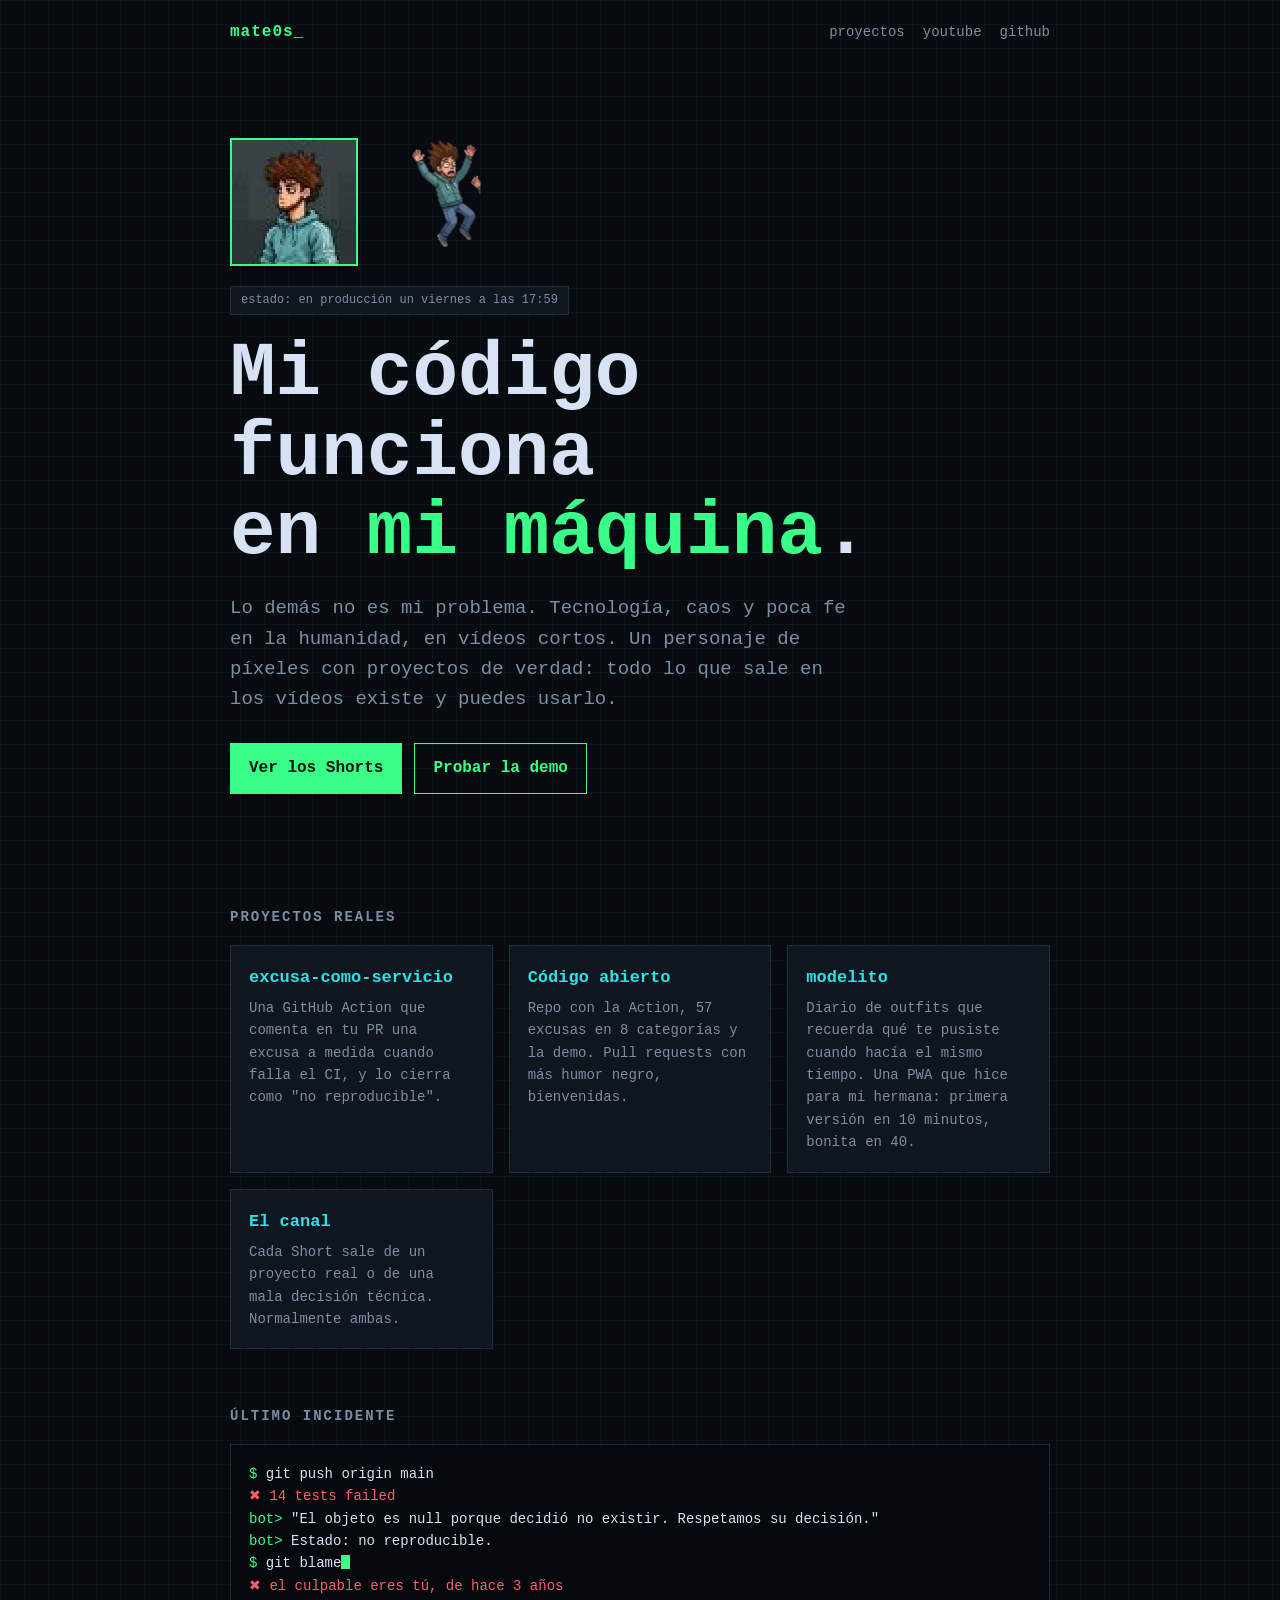
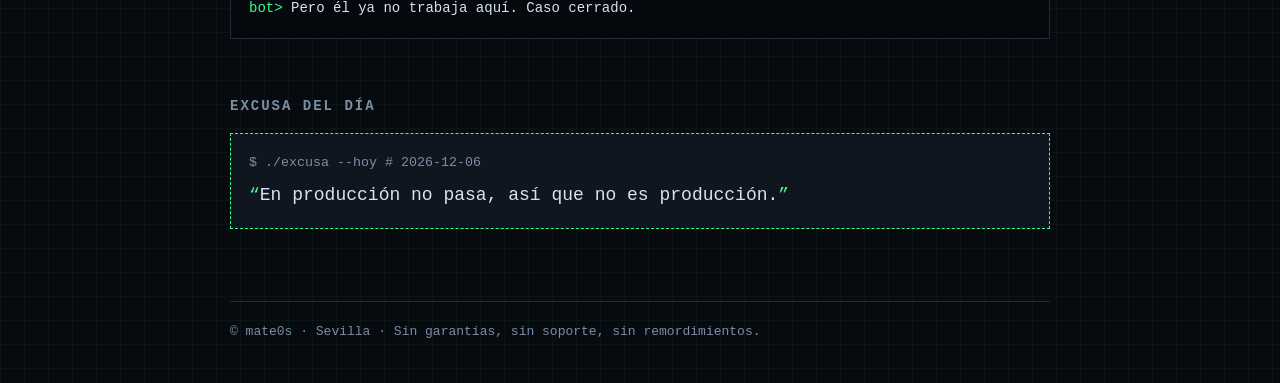
==== index.html @ abbb212c "Añade modelito a proyectos reales Co-Authored-By: Claude Sonnet 5.5 <noreply@anthropic.com>" ====
<!doctype html>
<html lang="es">
<head>
<meta charset="utf-8">
<meta name="viewport" content="width=device-width, initial-scale=1">
<title>mate0s</title>
<meta name="description" content="Mi código funciona en mi máquina. Lo demás no es mi problema. Humor negro de programación en vídeos cortos, con proyectos open source de verdad.">
<meta property="og:title" content="mate0s">
<meta property="og:description" content="Tecnología, caos y poca fe en la humanidad, en vídeos cortos.">
<style>
  :root { --bg:#070b10; --fg:#d7e3f4; --mut:#7d8ea5; --acc:#39ff88; --acc2:#2de2e6; --card:#0f1620; --line:#1f2d40; }
  * { box-sizing:border-box; }
  html { scroll-behavior:smooth; }
  body { margin:0; background:var(--bg); color:var(--fg); font:16px/1.6 ui-monospace, SFMono-Regular, Menlo, Consolas, monospace; background-image:linear-gradient(rgba(57,255,136,.04) 1px, transparent 1px), linear-gradient(90deg, rgba(57,255,136,.04) 1px, transparent 1px); background-size:24px 24px; }
  a { color:var(--acc); text-decoration:none; }
  a:hover { text-decoration:underline; }
  .wrap { max-width:860px; margin:0 auto; padding:0 20px; }
  nav { display:flex; justify-content:space-between; align-items:center; padding:20px 0; }
  nav b { color:var(--acc); letter-spacing:1px; }
  nav a { margin-left:18px; color:var(--mut); font-size:14px; }
  .hero { padding:72px 0 56px; }
  .tag { display:inline-block; border:1px solid var(--line); background:var(--card); padding:4px 10px; font-size:12px; color:var(--mut); margin-bottom:20px; }
  h1 { font-size:clamp(40px, 9vw, 76px); line-height:1.05; margin:0 0 16px; }
  h1 span { color:var(--acc); }
  .lead { font-size:19px; color:var(--mut); max-width:620px; }
  .btns { margin-top:28px; display:flex; flex-wrap:wrap; gap:12px; }
  .btn { padding:12px 18px; border:1px solid var(--acc); color:#04120a; background:var(--acc); font-weight:700; }
  .btn.ghost { background:transparent; color:var(--acc); }
  .btn:hover { text-decoration:none; filter:brightness(1.1); }
  h2 { font-size:14px; letter-spacing:2px; text-transform:uppercase; color:var(--mut); margin:56px 0 16px; }
  .grid { display:grid; grid-template-columns:repeat(auto-fit, minmax(240px, 1fr)); gap:16px; }
  .card { background:var(--card); border:1px solid var(--line); padding:18px; display:block; color:var(--fg); }
  .card:hover { border-color:var(--acc); text-decoration:none; }
  .card h3 { margin:0 0 6px; color:var(--acc2); font-size:17px; }
  .card p { margin:0; color:var(--mut); font-size:14px; }
  .term { background:#05080c; border:1px solid var(--line); padding:18px; font-size:14px; overflow-x:auto; }
  .term .p { color:var(--acc); }
  .term .e { color:#ff5f6d; }
  footer { margin:72px 0 40px; color:var(--mut); font-size:13px; border-top:1px solid var(--line); padding-top:20px; }
  .cur { display:inline-block; width:9px; height:1em; background:var(--acc); vertical-align:-2px; animation:blink 1s steps(1) infinite; }
  @keyframes blink { 50% { opacity:0; } }
  @media (prefers-reduced-motion:reduce) { .cur { animation:none; } }
  .hero-img { width:128px; height:128px; image-rendering:pixelated; border:2px solid var(--acc); display:block; margin-bottom:20px; }
  .excusa { border:1px dashed var(--acc); background:var(--card); padding:18px; }
  .excusa small { color:var(--mut); display:block; margin-bottom:8px; }
  .excusa q { color:var(--fg); font-size:18px; quotes:none; }
  .excusa q::before { content:"“"; color:var(--acc); }
  .excusa q::after { content:"”"; color:var(--acc); }
  body { overflow-x:clip; }
  .pet { position:absolute; left:0; top:0; width:0; height:0; z-index:50; pointer-events:none; will-change:transform; }
  .pet-sprite { position:absolute; left:-36px; top:-112px; width:72px; height:112px; background-size:288px 112px; background-repeat:no-repeat; transform-origin:50% 100%; pointer-events:auto; cursor:pointer; }
  .pet-bubble { position:absolute; left:0; top:-142px; width:max-content; max-width:200px; transform:translateX(calc(-50% + var(--dx, 0px))); background:var(--card); border:1px solid var(--acc); color:var(--fg); font-size:12px; line-height:1.4; padding:4px 8px; text-align:center; opacity:0; transition:opacity .2s; pointer-events:none; }
  .pet-bubble.show { opacity:1; }
  .pc { transition:opacity .25s, color .25s, text-shadow .25s; }
  .pc.off { opacity:0; }
  .pc.shine { color:#fff; text-shadow:0 0 10px var(--acc); }
</style>
</head>
<body>
<div class="wrap">
  <nav>
    <b>mate0s_</b>
    <div><a href="#proyectos">proyectos</a><a href="https://youtube.com/@mate0s-dev91">youtube</a><a href="https://github.com/cmate0s">github</a></div>
  </nav>

  <section class="hero">
    <img class="hero-img" src="mate0s.jpg" alt="mate0s, el personaje de píxeles" width="128" height="128">
    <span class="tag">estado: en producción un viernes a las 17:59</span>
    <h1>Mi código funciona<br>en <span>mi máquina</span>.</h1>
    <p class="lead">Lo demás no es mi problema. Tecnología, caos y poca fe en la humanidad, en vídeos cortos. Un personaje de píxeles con proyectos de verdad: todo lo que sale en los vídeos existe y puedes usarlo.</p>
    <div class="btns">
      <a class="btn" href="https://youtube.com/@mate0s-dev91">Ver los Shorts</a>
      <a class="btn ghost" href="https://excusa-como-servicio.vercel.app">Probar la demo</a>
    </div>
  </section>

  <section id="proyectos">
    <h2>Proyectos reales</h2>
    <div class="grid">
      <a class="card" href="https://excusa-como-servicio.vercel.app">
        <h3>excusa-como-servicio</h3>
        <p>Una GitHub Action que comenta en tu PR una excusa a medida cuando falla el CI, y lo cierra como "no reproducible".</p>
      </a>
      <a class="card" href="https://github.com/cmate0s/excusa-como-servicio">
        <h3>Código abierto</h3>
        <p>Repo con la Action, 57 excusas en 8 categorías y la demo. Pull requests con más humor negro, bienvenidas.</p>
      </a>
      <a class="card" href="https://modelito-woad.vercel.app">
        <h3>modelito</h3>
        <p>Diario de outfits que recuerda qué te pusiste cuando hacía el mismo tiempo. Una PWA que hice para mi hermana: primera versión en 10 minutos, bonita en 40.</p>
      </a>
      <a class="card" href="https://youtube.com/@mate0s-dev91">
        <h3>El canal</h3>
        <p>Cada Short sale de un proyecto real o de una mala decisión técnica. Normalmente ambas.</p>
      </a>
    </div>
  </section>

  <section>
    <h2>Último incidente</h2>
    <div class="term">
      <div><span class="p">$</span> git push origin main</div>
      <div><span class="e">✖ 14 tests failed</span></div>
      <div><span class="p">bot&gt;</span> "El objeto es null porque decidió no existir. Respetamos su decisión."</div>
      <div><span class="p">bot&gt;</span> Estado: no reproducible.</div>
      <div><span class="p">$</span> git blame<span class="cur"></span></div>
      <div><span class="e">✖ el culpable eres tú, de hace 3 años</span></div>
      <div><span class="p">bot&gt;</span> Pero él ya no trabaja aquí. Caso cerrado.</div>
    </div>
  </section>

  <section>
    <h2>Excusa del día</h2>
    <div class="excusa">
      <small id="ex-fecha">$ ./excusa --hoy</small>
      <q id="ex-txt">Cargando una mentira convincente...</q>
    </div>
  </section>

  <footer>© mate0s · Sevilla · Sin garantías, sin soporte, sin remordimientos.</footer>
</div>
<script>
(function(){
  var ex=["En producción no pasa, así que no es producción.","Eso es una característica que todavía no hemos documentado.","El test es el que está mal. Lo escribí yo hace meses, no me juzgues.","Funcionaba ayer. Hoy la luna está en una fase incompatible con tu PR.","La culpa es de la caché. Siempre es de la caché. Hasta cuando no hay caché.","Lo arreglé en local. El local es un estado de ánimo.","No es un bug, es deuda técnica con vida propia.","El servidor se ha ido a buscarse a sí mismo. Volverá más maduro.","Eso lo escribió una IA. Yo solo le di a aceptar con fe.","Anoche lo vi funcionar. Fue un espejismo, lo sé."];
  var d=new Date(), n=Math.floor((d-new Date(d.getFullYear(),0,0))/864e5);
  document.getElementById('ex-txt').textContent=ex[n%ex.length];
  document.getElementById('ex-fecha').textContent='$ ./excusa --hoy  # '+d.toISOString().slice(0,10);
})();
</script>
<script src="pet.js"></script>
</body>
</html>
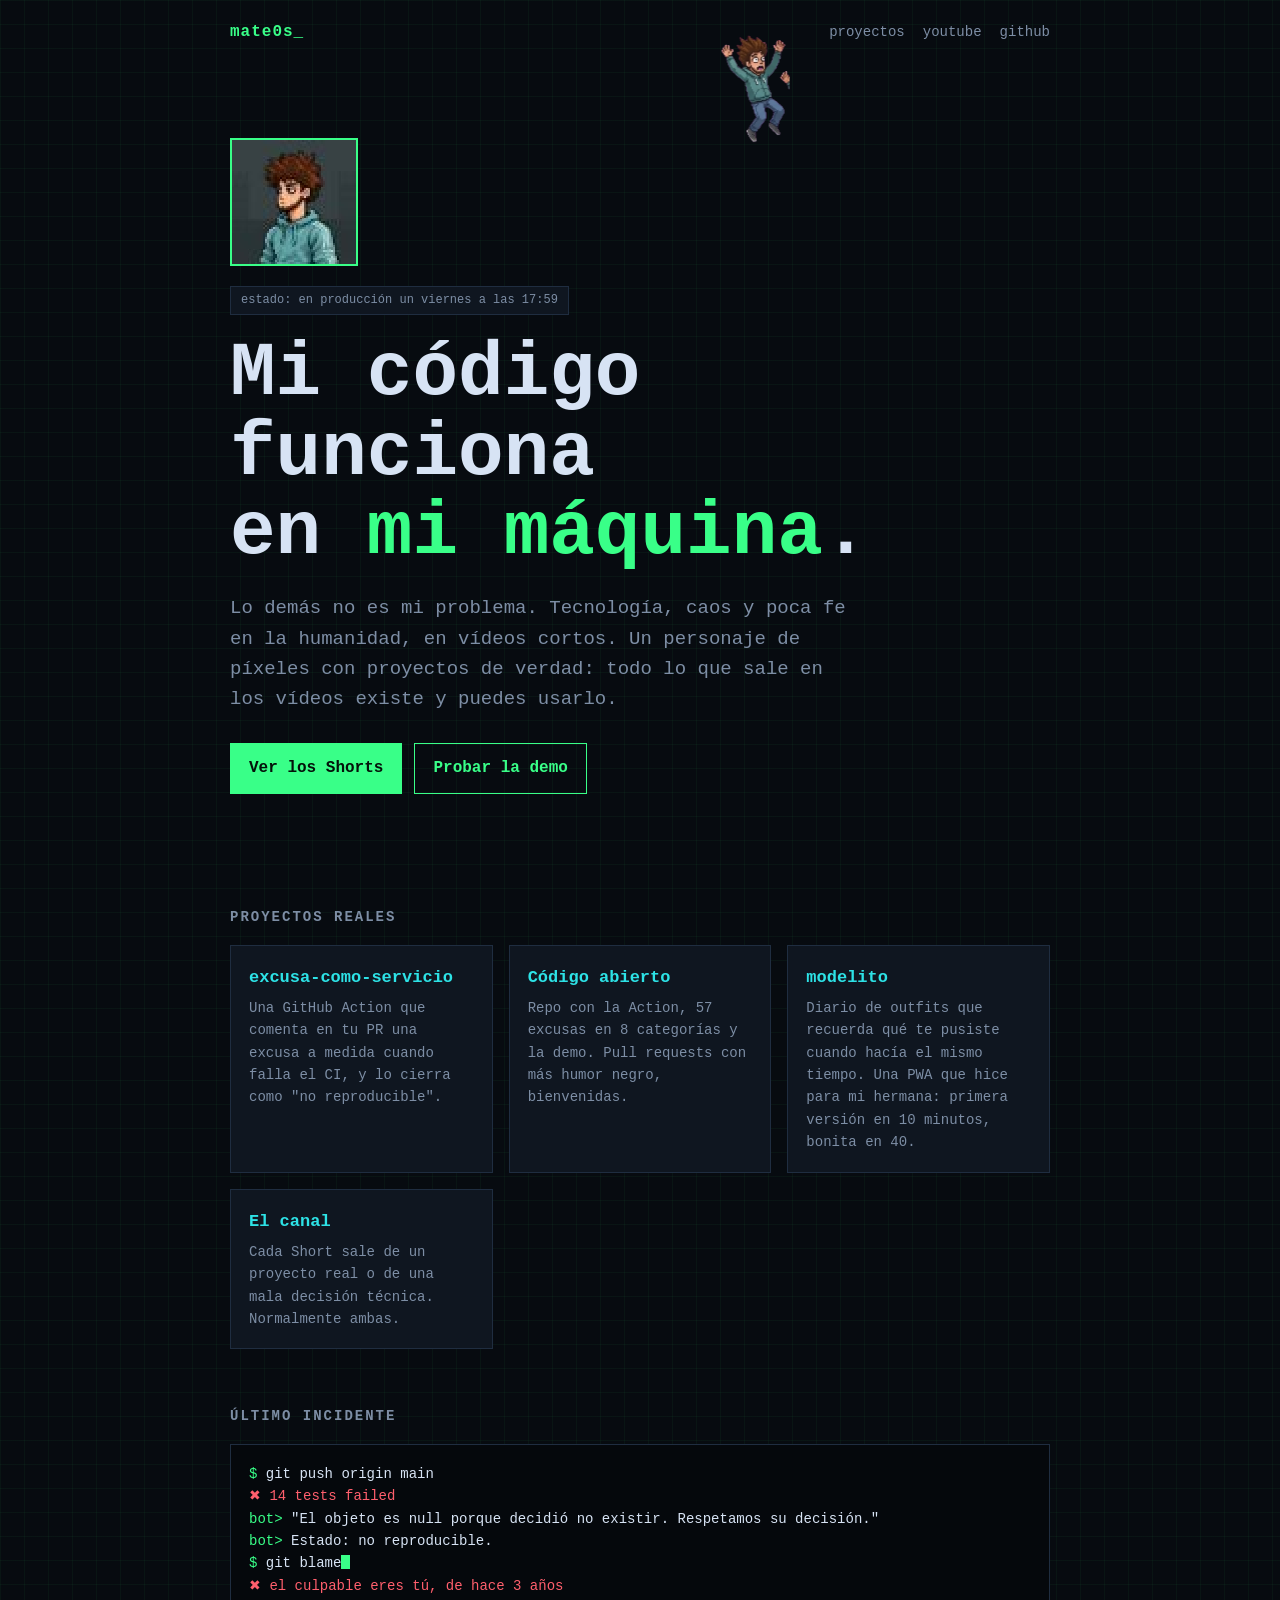
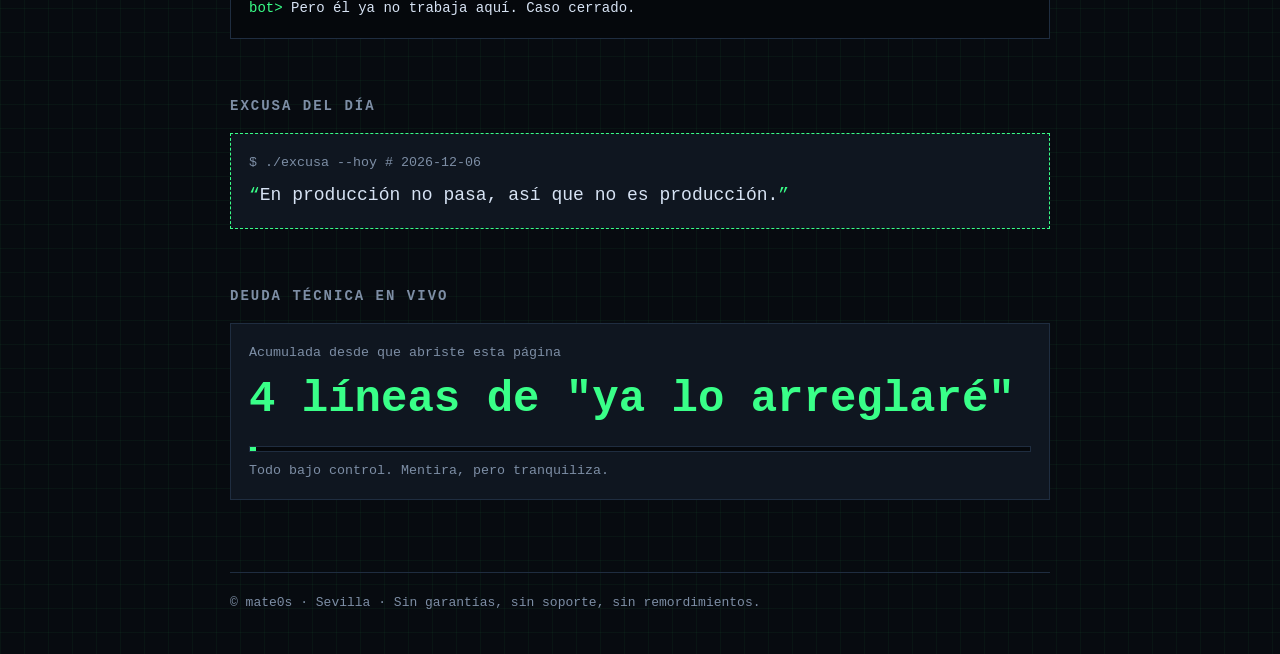
==== commit 4c35515c: "Añade contador de deuda técnica en vivo" ====
--- a/index.html
+++ b/index.html
@@ -54,6 +54,12 @@
   .pc { transition:opacity .25s, color .25s, text-shadow .25s; }
   .pc.off { opacity:0; }
   .pc.shine { color:#fff; text-shadow:0 0 10px var(--acc); }
+  .deuda { border:1px solid var(--line); background:var(--card); padding:18px; }
+  .deuda .n { font-size:clamp(28px,7vw,44px); color:var(--acc); font-weight:700; }
+  .deuda small { color:var(--mut); display:block; }
+  .deuda .bar { height:6px; background:#05080c; border:1px solid var(--line); margin:12px 0 8px; }
+  .deuda .bar i { display:block; height:100%; width:0; background:var(--acc); transition:width .4s; }
+  .deuda .bar i.hot { background:#ff5f6d; }
 </style>
 </head>
 <body>
@@ -117,6 +123,16 @@
     </div>
   </section>
 
+  <section>
+    <h2>Deuda técnica en vivo</h2>
+    <div class="deuda">
+      <small>Acumulada desde que abriste esta página</small>
+      <div class="n"><span id="dt-n">0</span> líneas de "ya lo arreglaré"</div>
+      <div class="bar"><i id="dt-b"></i></div>
+      <small id="dt-t">Todo bajo control. Mentira, pero tranquiliza.</small>
+    </div>
+  </section>
+
   <footer>© mate0s · Sevilla · Sin garantías, sin soporte, sin remordimientos.</footer>
 </div>
 <script>
@@ -127,6 +143,20 @@
   document.getElementById('ex-fecha').textContent='$ ./excusa --hoy  # '+d.toISOString().slice(0,10);
 })();
 </script>
+<script>
+(function(){
+  var n=0,el=document.getElementById('dt-n'),b=document.getElementById('dt-b'),t=document.getElementById('dt-t');
+  var msg=[[0,"Todo bajo control. Mentira, pero tranquiliza."],[40,"Aparece un TODO que dice \"temporal\". Es de 2021."],[100,"Alguien ha copiado de Stack Overflow sin leer la respuesta."],[200,"La IA ha escrito algo y nadie sabe por qué compila."],[350,"Refactor aplazado a \"el próximo sprint\". Otra vez."],[500,"Esto ya no es deuda, es hipoteca. Y el banco eres tú."]];
+  setInterval(function(){
+    n+=Math.ceil(Math.random()*3);
+    el.textContent=n;
+    var p=Math.min(100,n/5);
+    b.style.width=p+'%';
+    b.className=p>=70?'hot':'';
+    for(var i=msg.length-1;i>=0;i--){ if(n>=msg[i][0]){ t.textContent=msg[i][1]; break; } }
+  },700);
+})();
+</script>
 <script src="pet.js"></script>
 </body>
 </html>
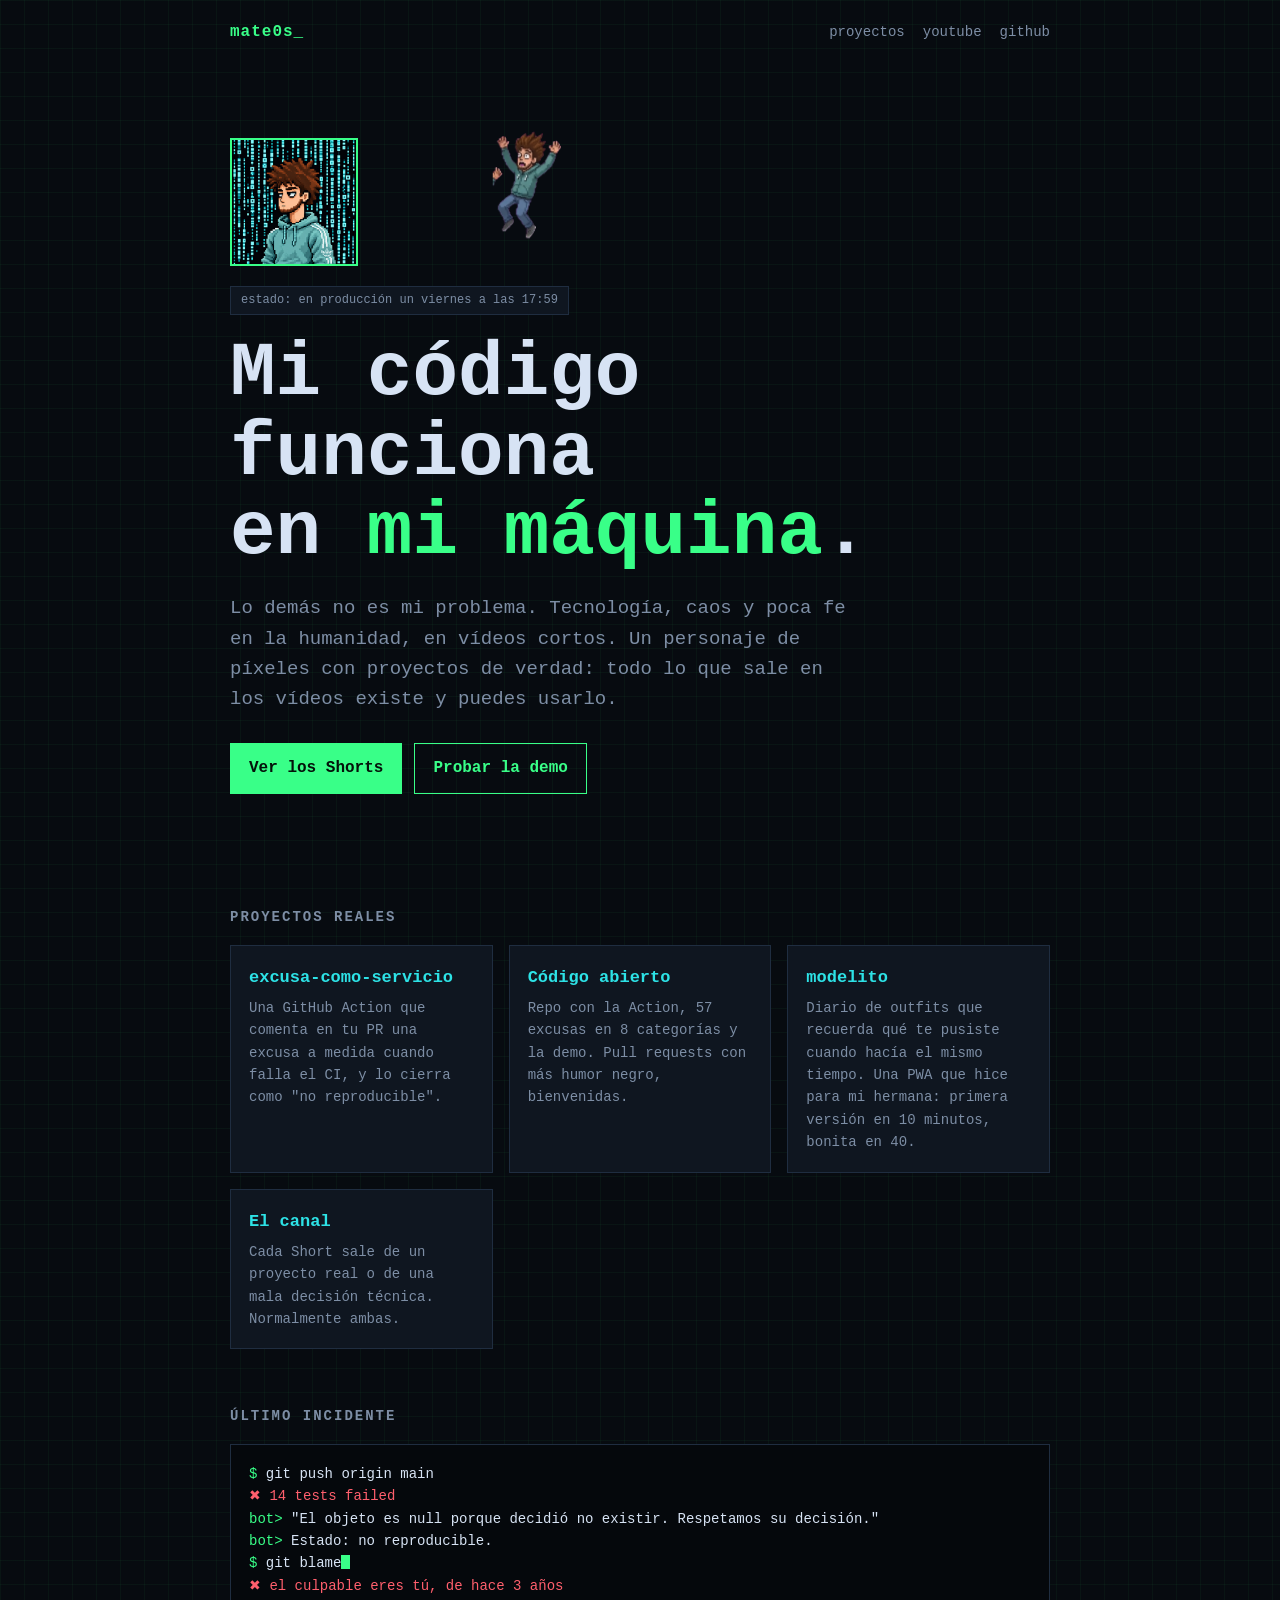
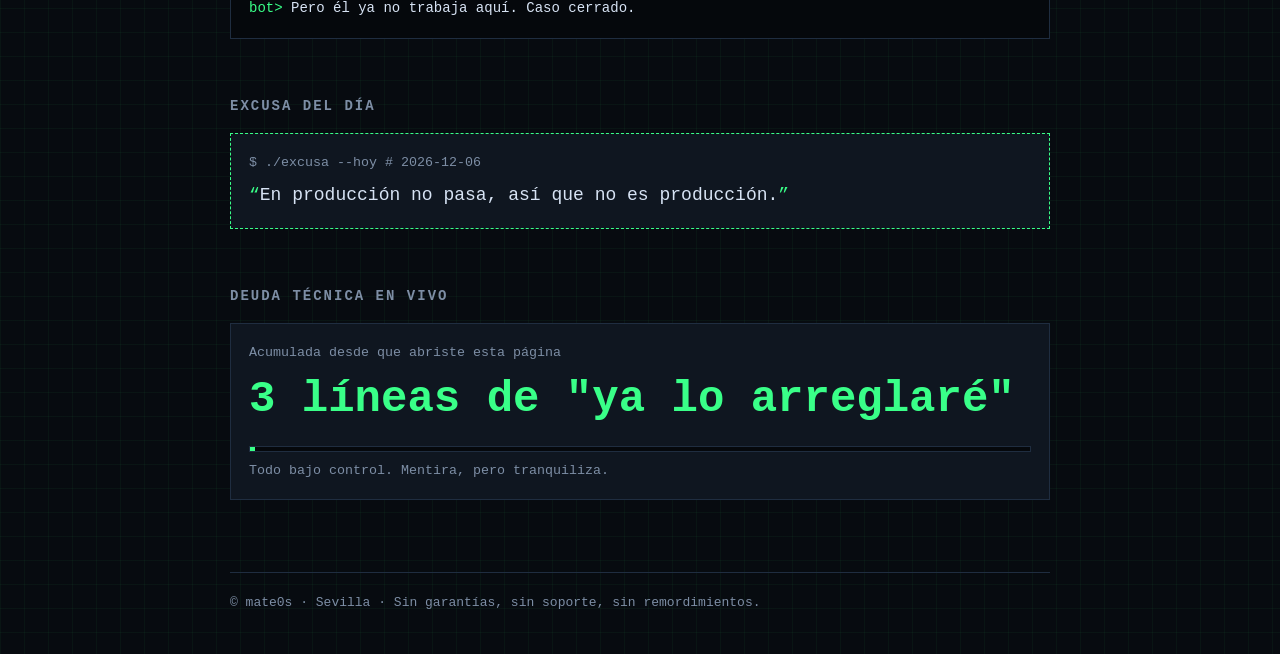
==== commit dba1c7ef: "Mejora la foto de perfil, añade gitignore y bloque "Deuda técnica en vivo" - Foto de perfil a 400x40" ====
--- a/index.html
+++ b/index.html
@@ -40,7 +40,7 @@
   .cur { display:inline-block; width:9px; height:1em; background:var(--acc); vertical-align:-2px; animation:blink 1s steps(1) infinite; }
   @keyframes blink { 50% { opacity:0; } }
   @media (prefers-reduced-motion:reduce) { .cur { animation:none; } }
-  .hero-img { width:128px; height:128px; image-rendering:pixelated; border:2px solid var(--acc); display:block; margin-bottom:20px; }
+  .hero-img { width:128px; height:128px; border:2px solid var(--acc); display:block; margin-bottom:20px; }
   .excusa { border:1px dashed var(--acc); background:var(--card); padding:18px; }
   .excusa small { color:var(--mut); display:block; margin-bottom:8px; }
   .excusa q { color:var(--fg); font-size:18px; quotes:none; }
@@ -70,7 +70,7 @@
   </nav>
 
   <section class="hero">
-    <img class="hero-img" src="mate0s.jpg" alt="mate0s, el personaje de píxeles" width="128" height="128">
+    <img class="hero-img" src="mate0s-perfil.jpg" alt="mate0s, el personaje de píxeles" width="128" height="128">
     <span class="tag">estado: en producción un viernes a las 17:59</span>
     <h1>Mi código funciona<br>en <span>mi máquina</span>.</h1>
     <p class="lead">Lo demás no es mi problema. Tecnología, caos y poca fe en la humanidad, en vídeos cortos. Un personaje de píxeles con proyectos de verdad: todo lo que sale en los vídeos existe y puedes usarlo.</p>
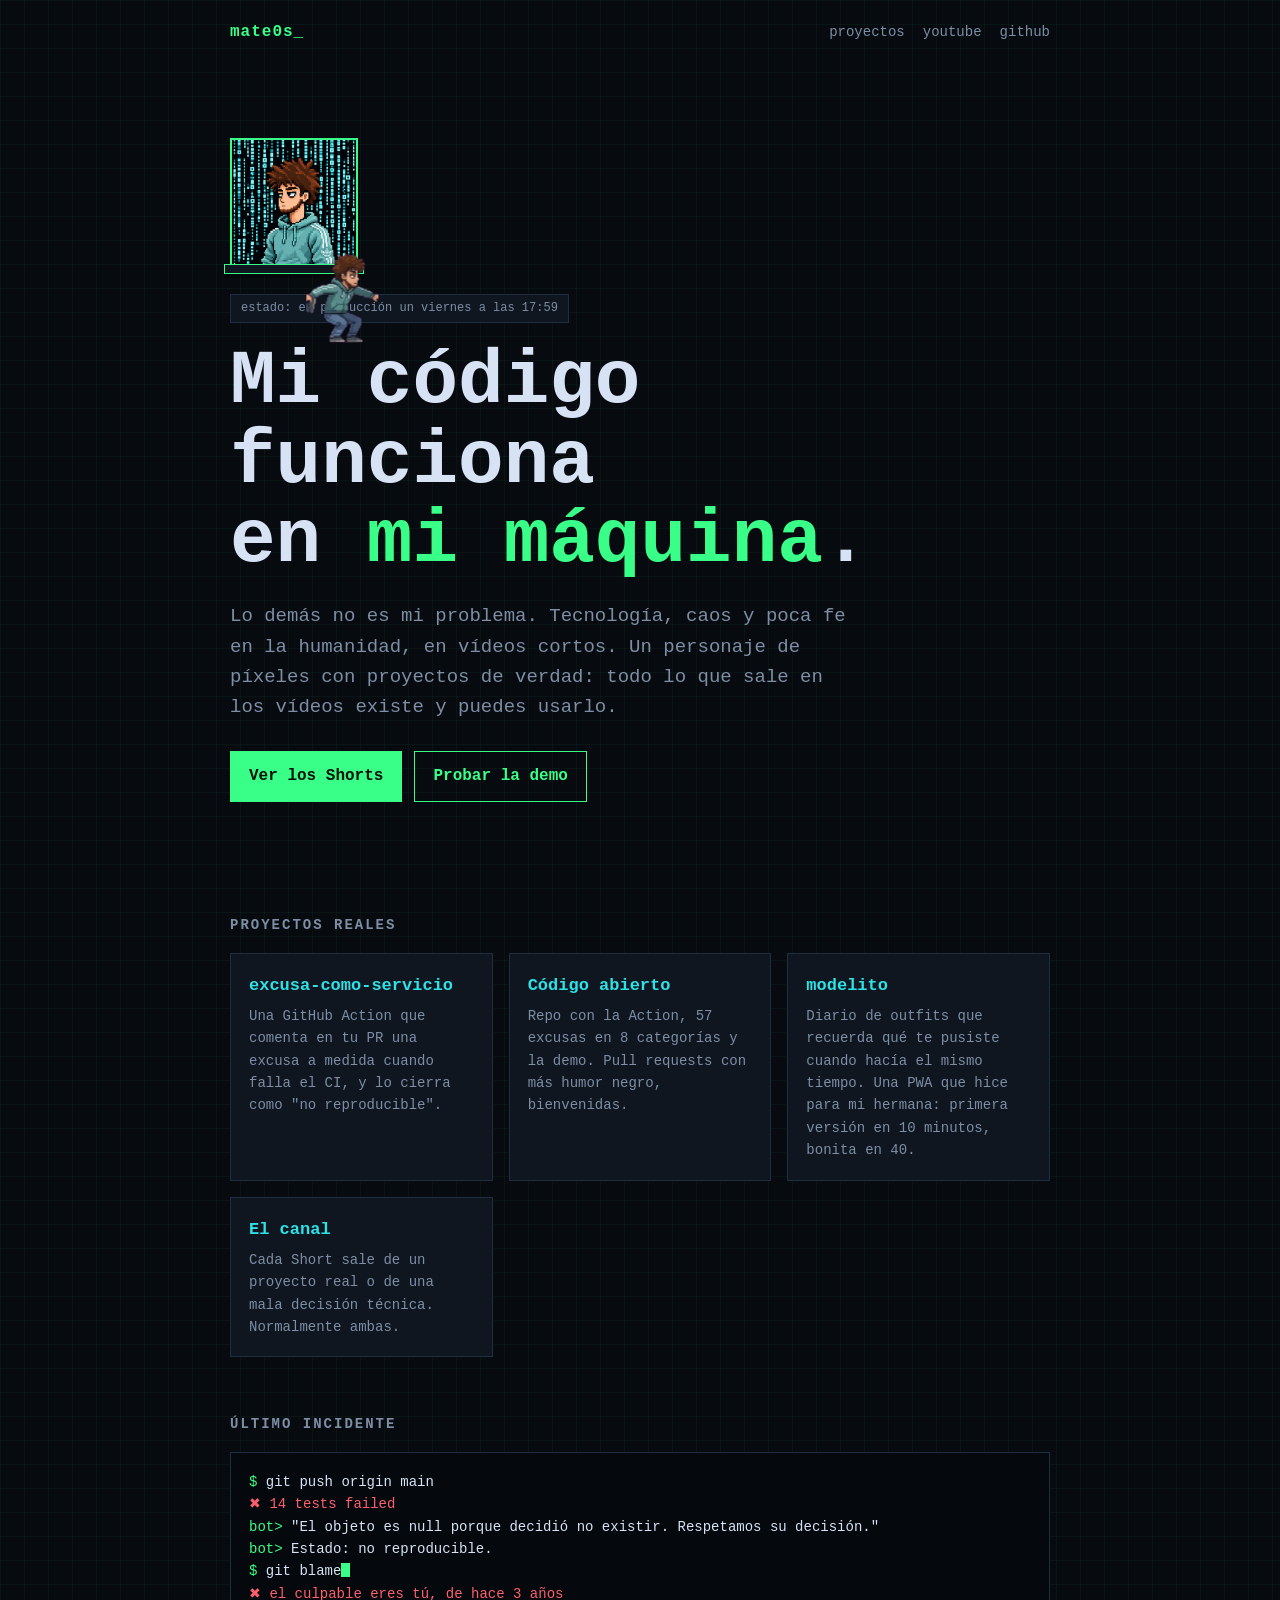
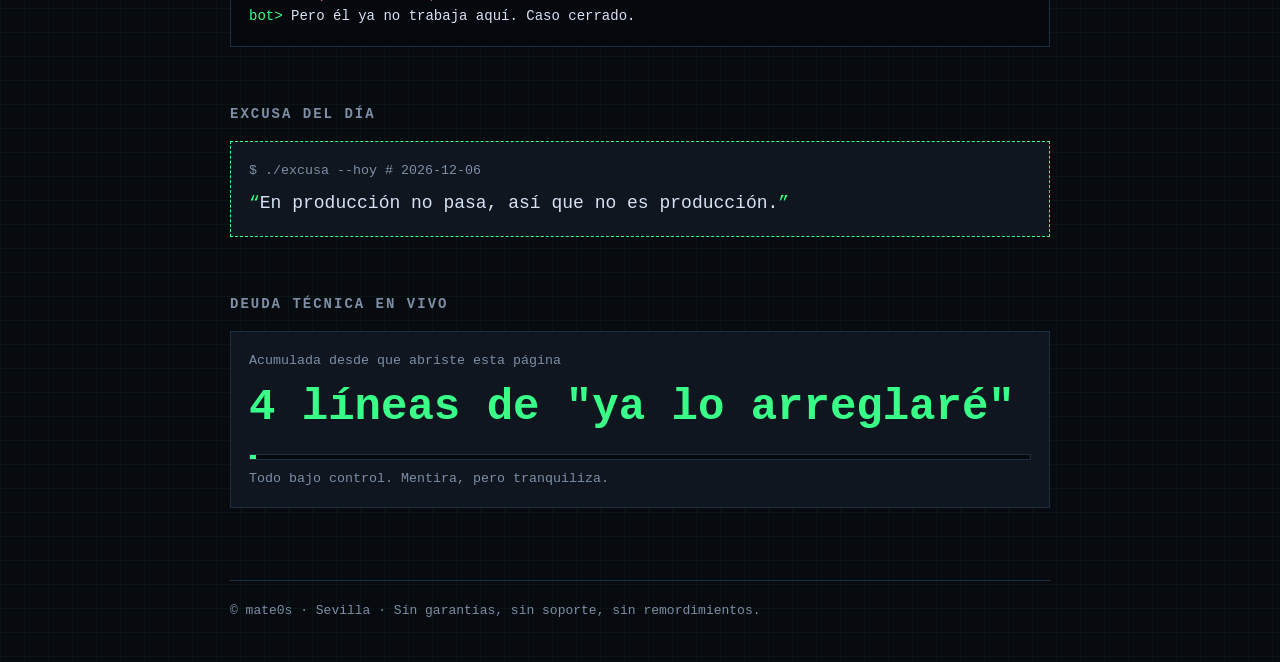
==== commit 60198488: "Anima el retrato del marco con clips de Google Flow - 9 clips (apoyado, saluda, café, bosteza, hombr" ====
--- a/index.html
+++ b/index.html
@@ -40,7 +40,13 @@
   .cur { display:inline-block; width:9px; height:1em; background:var(--acc); vertical-align:-2px; animation:blink 1s steps(1) infinite; }
   @keyframes blink { 50% { opacity:0; } }
   @media (prefers-reduced-motion:reduce) { .cur { animation:none; } }
-  .hero-img { width:128px; height:128px; border:2px solid var(--acc); display:block; margin-bottom:20px; }
+  .hero-img { position:relative; width:128px; height:128px; border:2px solid var(--acc); background:#000; margin-bottom:28px; cursor:pointer; }
+  .hero-img img, .hero-img video { position:absolute; inset:0; width:100%; height:100%; object-fit:cover; display:block; }
+  .hero-img video { opacity:0; }
+  .hero-img video.on { opacity:1; }
+  .hero-img::after { content:""; position:absolute; left:-8px; right:-8px; bottom:-10px; height:8px; background:var(--card); border:1px solid var(--acc); box-shadow:0 4px 0 rgba(0,0,0,.45); }
+  .hero-bubble { position:absolute; left:calc(100% + 18px); top:6px; width:max-content; max-width:190px; padding:6px 10px; font-size:12px; line-height:1.4; color:var(--fg); background:var(--card); border:1px solid var(--acc); opacity:0; transform:translateY(4px); transition:opacity .2s, transform .2s; pointer-events:none; z-index:2; }
+  .hero-bubble.show { opacity:1; transform:none; }
   .excusa { border:1px dashed var(--acc); background:var(--card); padding:18px; }
   .excusa small { color:var(--mut); display:block; margin-bottom:8px; }
   .excusa q { color:var(--fg); font-size:18px; quotes:none; }
@@ -70,7 +76,7 @@
   </nav>
 
   <section class="hero">
-    <img class="hero-img" src="mate0s-perfil.jpg" alt="mate0s, el personaje de píxeles" width="128" height="128">
+    <div class="hero-img" role="img" aria-label="mate0s, el personaje de píxeles, asomado al marco"><img src="mate0s-perfil.jpg" alt="" width="128" height="128"></div>
     <span class="tag">estado: en producción un viernes a las 17:59</span>
     <h1>Mi código funciona<br>en <span>mi máquina</span>.</h1>
     <p class="lead">Lo demás no es mi problema. Tecnología, caos y poca fe en la humanidad, en vídeos cortos. Un personaje de píxeles con proyectos de verdad: todo lo que sale en los vídeos existe y puedes usarlo.</p>
@@ -157,6 +163,7 @@
   },700);
 })();
 </script>
+<script src="anim.js"></script>
 <script src="pet.js"></script>
 </body>
 </html>
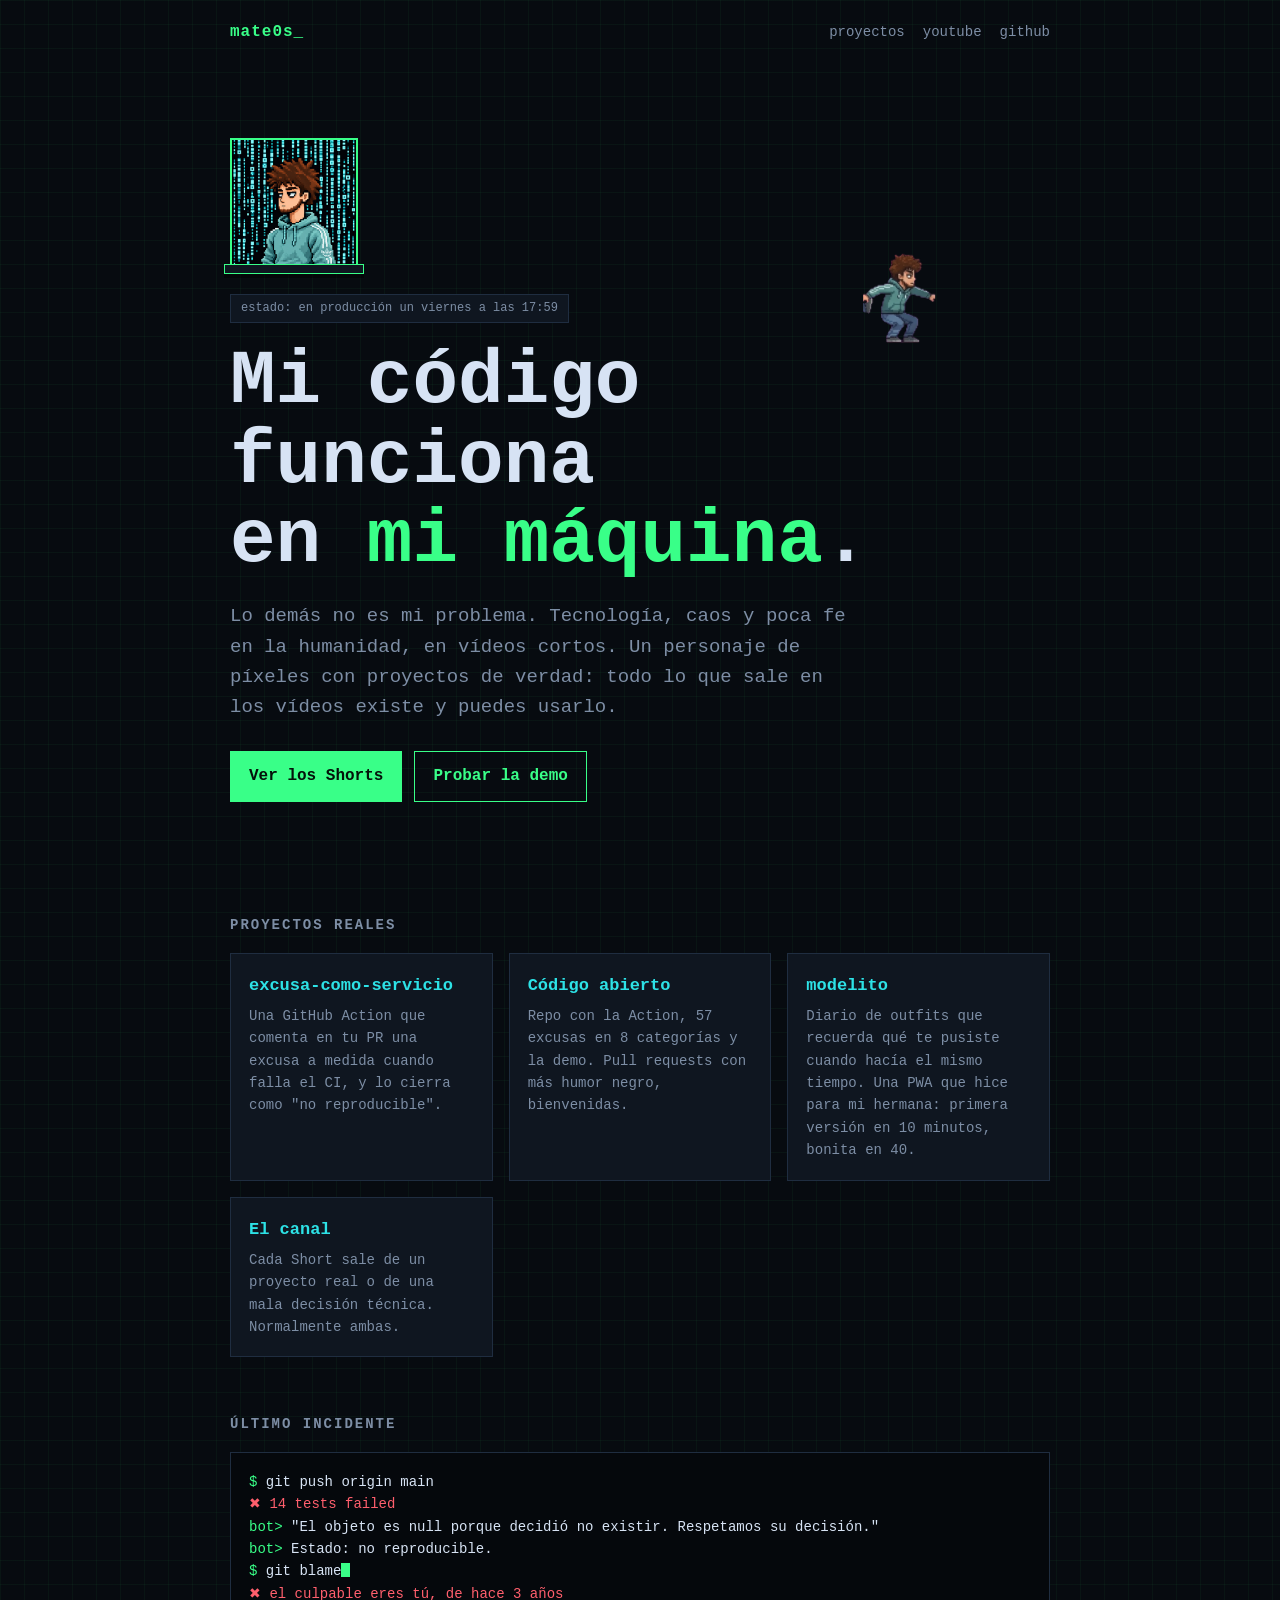
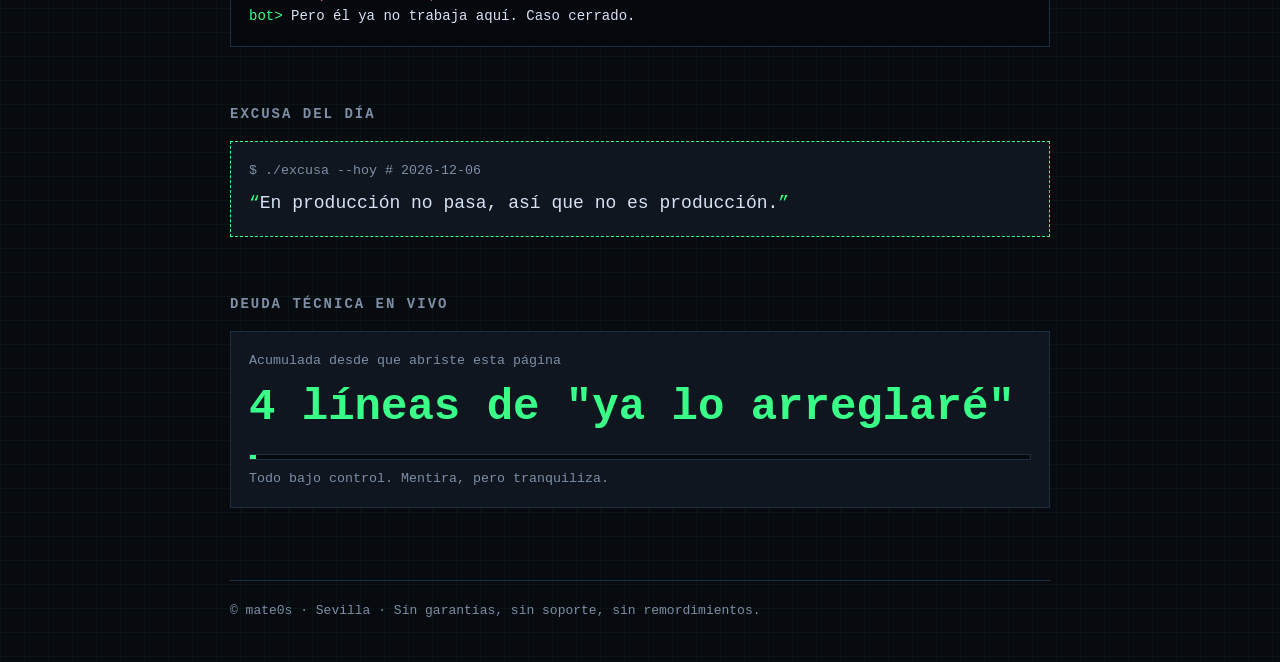
==== commit 0f9b213a: "Al animar al personaje, sale del retrato y queda el fondo de matrix - mate0s-fondo.jpg: fondo de mat" ====
--- a/index.html
+++ b/index.html
@@ -42,6 +42,8 @@
   @media (prefers-reduced-motion:reduce) { .cur { animation:none; } }
   .hero-img { position:relative; width:128px; height:128px; border:2px solid var(--acc); background:#000; margin-bottom:28px; cursor:pointer; }
   .hero-img img, .hero-img video { position:absolute; inset:0; width:100%; height:100%; object-fit:cover; display:block; }
+  .hero-img .who { transition:opacity .4s steps(5); }
+  .hero-img.empty .who, .hero-img.empty video { opacity:0; }
   .hero-img video { opacity:0; }
   .hero-img video.on { opacity:1; }
   .hero-img::after { content:""; position:absolute; left:-8px; right:-8px; bottom:-10px; height:8px; background:var(--card); border:1px solid var(--acc); box-shadow:0 4px 0 rgba(0,0,0,.45); }
@@ -76,7 +78,7 @@
   </nav>
 
   <section class="hero">
-    <div class="hero-img" role="img" aria-label="mate0s, el personaje de píxeles, asomado al marco"><img src="mate0s-perfil.jpg" alt="" width="128" height="128"></div>
+    <div class="hero-img" role="img" aria-label="mate0s, el personaje de píxeles, asomado al marco"><img class="bg" src="mate0s-fondo.jpg" alt="" width="128" height="128"><img class="who" src="mate0s-perfil.jpg" alt="" width="128" height="128"></div>
     <span class="tag">estado: en producción un viernes a las 17:59</span>
     <h1>Mi código funciona<br>en <span>mi máquina</span>.</h1>
     <p class="lead">Lo demás no es mi problema. Tecnología, caos y poca fe en la humanidad, en vídeos cortos. Un personaje de píxeles con proyectos de verdad: todo lo que sale en los vídeos existe y puedes usarlo.</p>
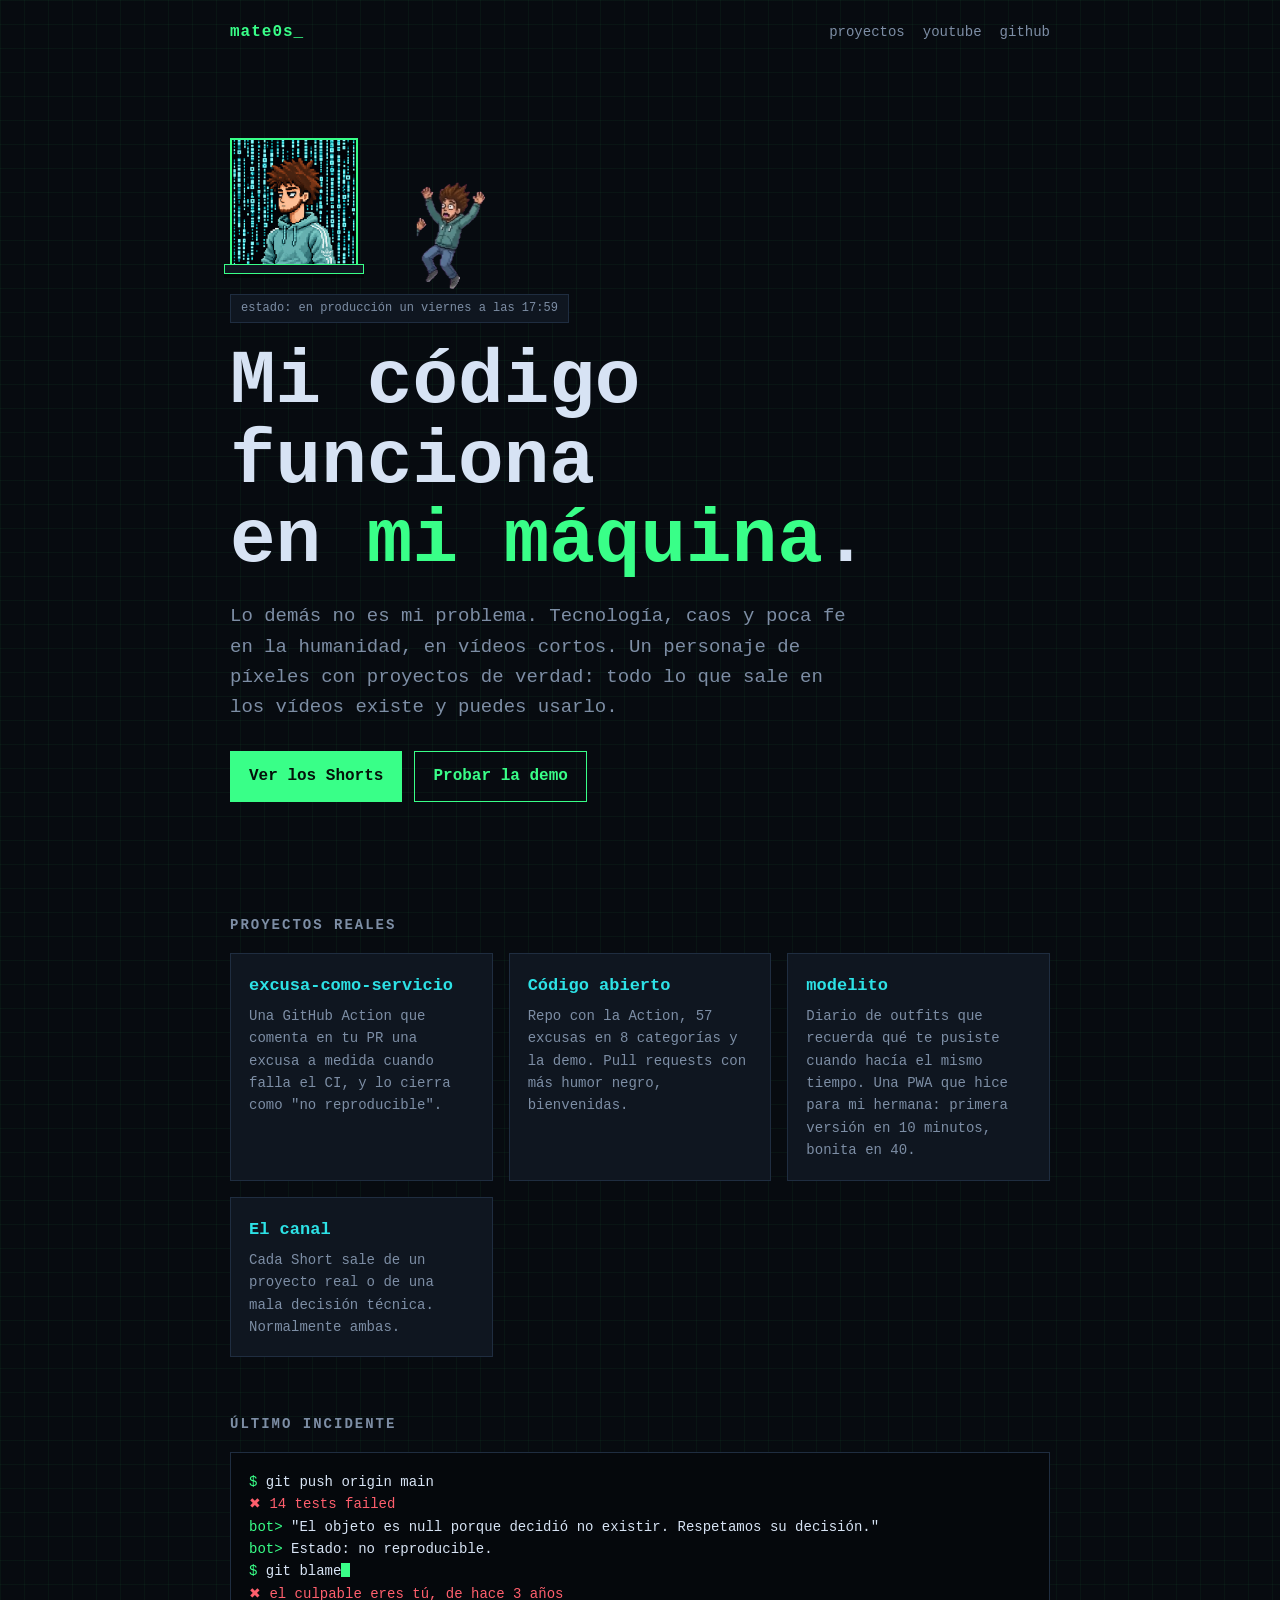
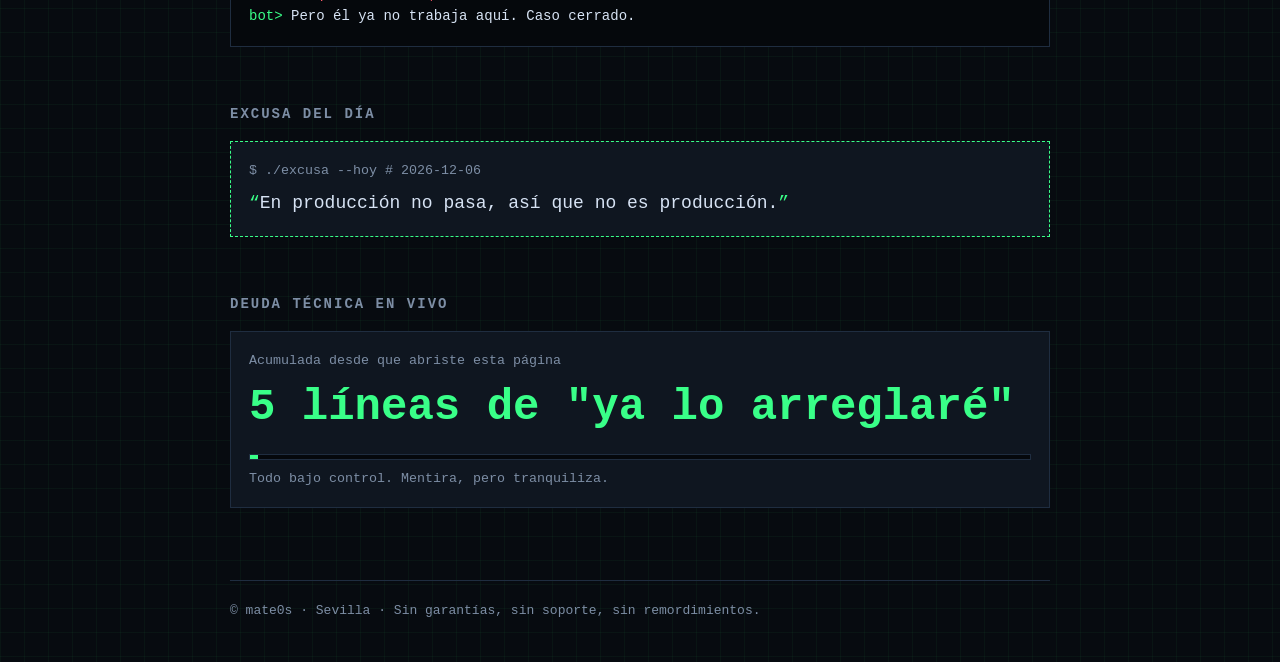
==== commit fc365534: "Con "reducir movimiento" el marco reacciona al ratón en vez de quedarse fijo - anim.js: sin bucle ni" ====
--- a/index.html
+++ b/index.html
@@ -43,9 +43,9 @@
   .hero-img { position:relative; width:128px; height:128px; border:2px solid var(--acc); background:#000; margin-bottom:28px; cursor:pointer; }
   .hero-img img, .hero-img video { position:absolute; inset:0; width:100%; height:100%; object-fit:cover; display:block; }
   .hero-img .who { transition:opacity .4s steps(5); }
-  .hero-img.empty .who, .hero-img.empty video { opacity:0; }
   .hero-img video { opacity:0; }
   .hero-img video.on { opacity:1; }
+  .hero-img.empty .who, .hero-img.empty video.on { opacity:0; }
   .hero-img::after { content:""; position:absolute; left:-8px; right:-8px; bottom:-10px; height:8px; background:var(--card); border:1px solid var(--acc); box-shadow:0 4px 0 rgba(0,0,0,.45); }
   .hero-bubble { position:absolute; left:calc(100% + 18px); top:6px; width:max-content; max-width:190px; padding:6px 10px; font-size:12px; line-height:1.4; color:var(--fg); background:var(--card); border:1px solid var(--acc); opacity:0; transform:translateY(4px); transition:opacity .2s, transform .2s; pointer-events:none; z-index:2; }
   .hero-bubble.show { opacity:1; transform:none; }
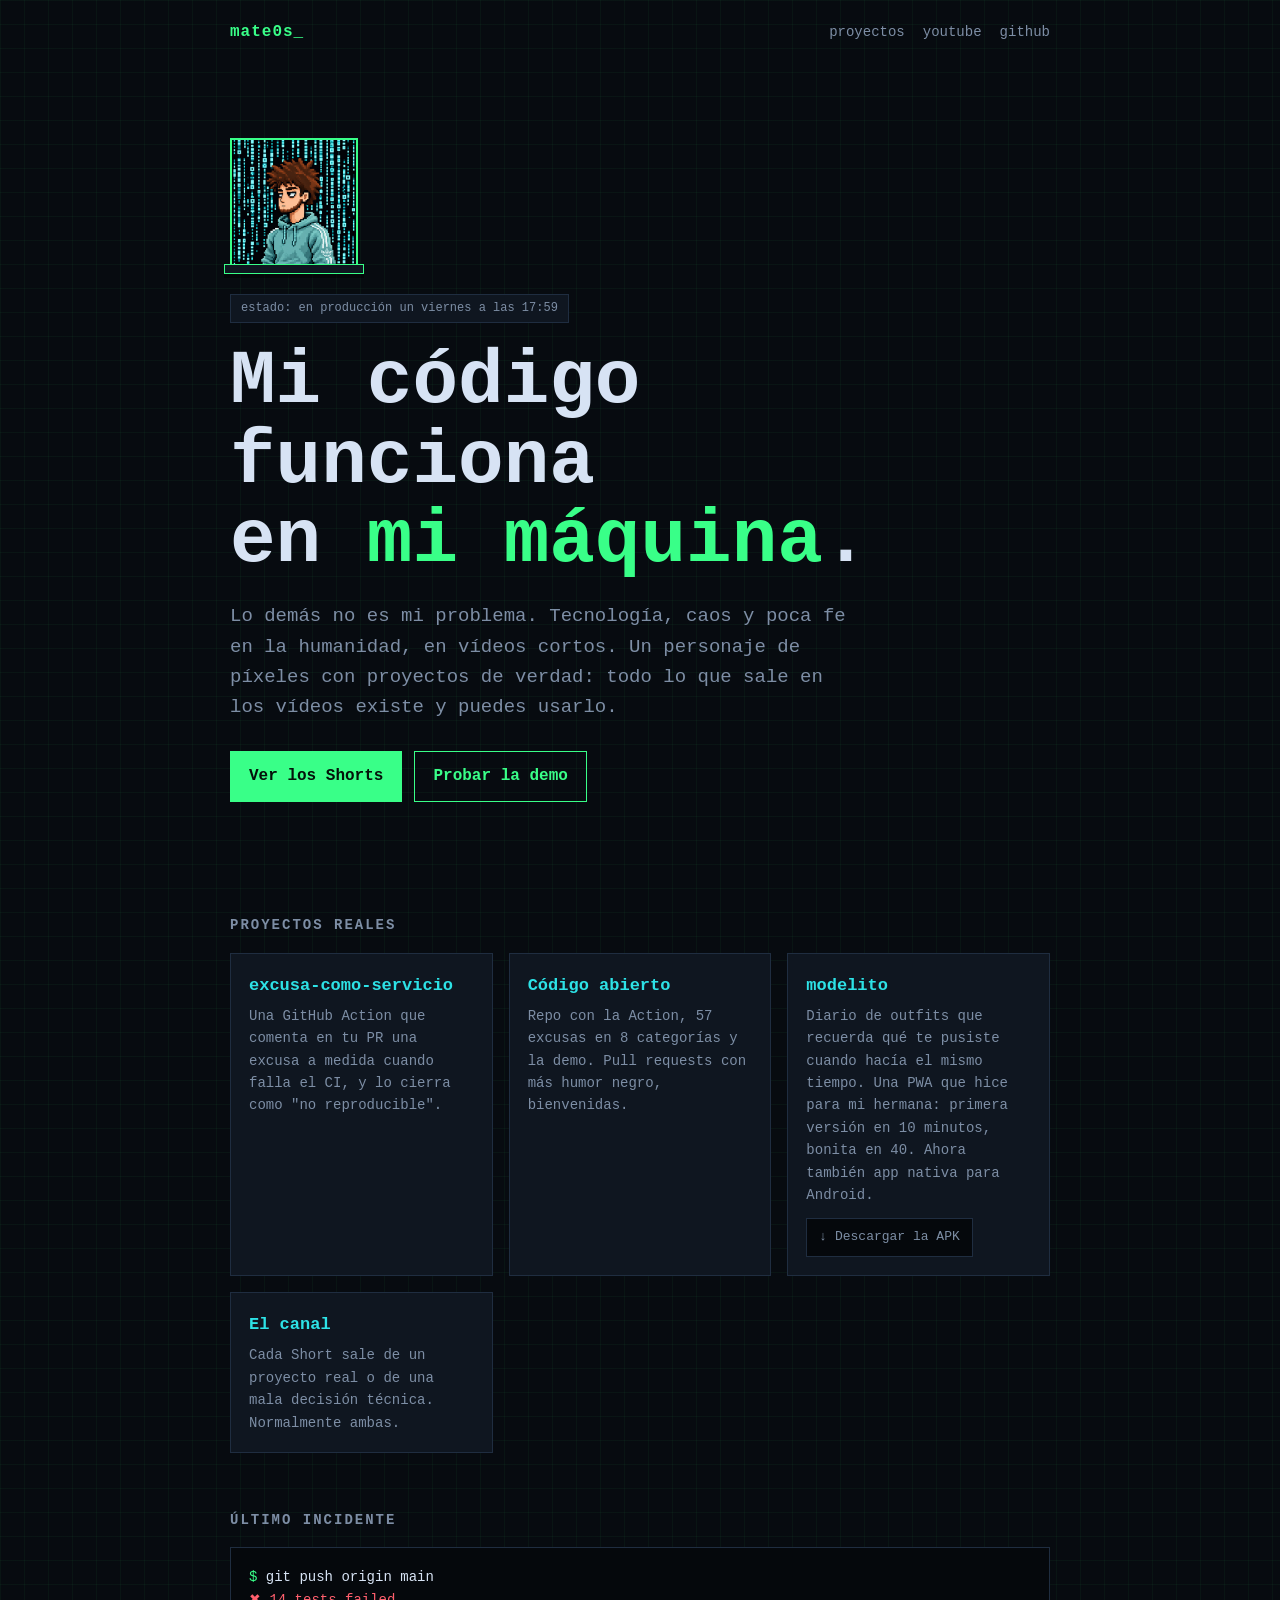
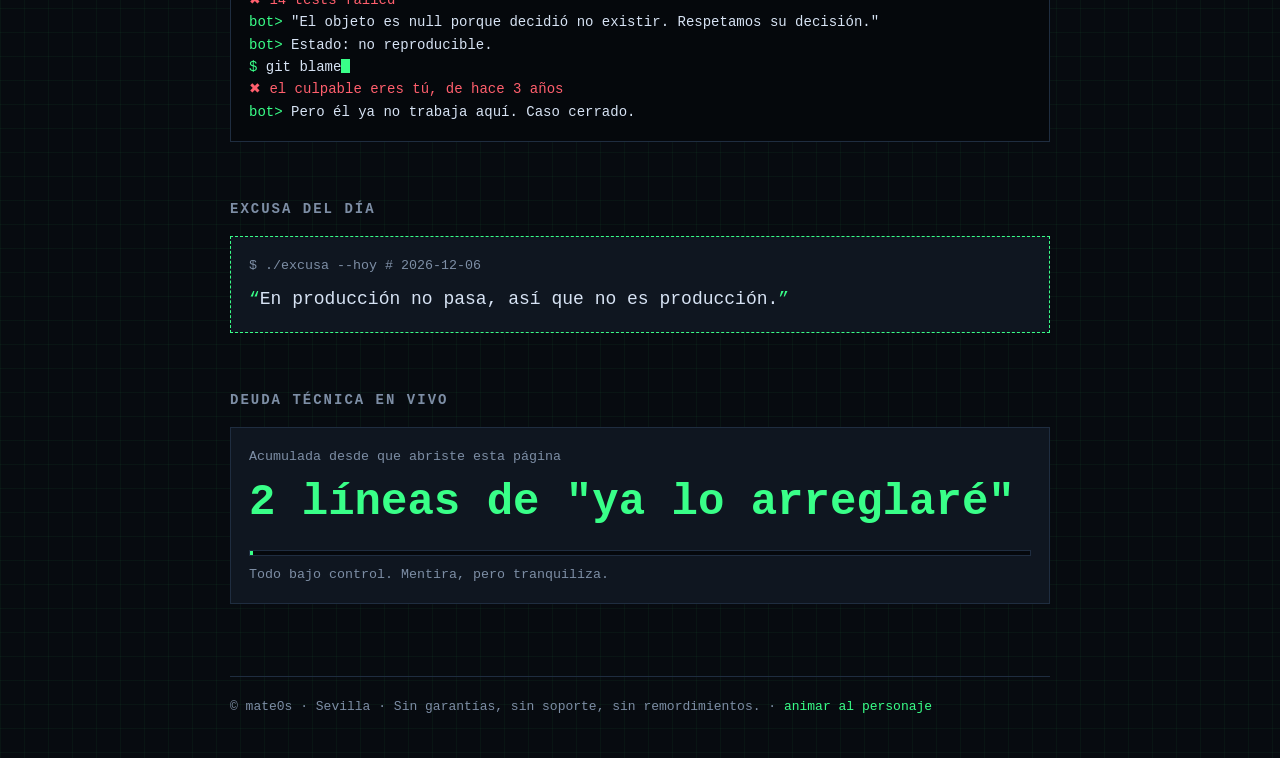
==== commit 248f3cb6: "modelito: botón para descargar la APK nativa (GitHub Releases)" ====
--- a/index.html
+++ b/index.html
@@ -33,6 +33,8 @@
   .card:hover { border-color:var(--acc); text-decoration:none; }
   .card h3 { margin:0 0 6px; color:var(--acc2); font-size:17px; }
   .card p { margin:0; color:var(--mut); font-size:14px; }
+  .apk { display:inline-block; margin-top:12px; padding:8px 12px; border:1px solid var(--line); background:#05080c; color:var(--mut); font-size:13px; }
+  .apk:hover, .apk:focus-visible { border-color:var(--acc); color:var(--acc); text-decoration:none; outline:none; }
   .term { background:#05080c; border:1px solid var(--line); padding:18px; font-size:14px; overflow-x:auto; }
   .term .p { color:var(--acc); }
   .term .e { color:#ff5f6d; }
@@ -101,7 +103,8 @@
       </a>
       <a class="card" href="https://modelito-woad.vercel.app">
         <h3>modelito</h3>
-        <p>Diario de outfits que recuerda qué te pusiste cuando hacía el mismo tiempo. Una PWA que hice para mi hermana: primera versión en 10 minutos, bonita en 40.</p>
+        <p>Diario de outfits que recuerda qué te pusiste cuando hacía el mismo tiempo. Una PWA que hice para mi hermana: primera versión en 10 minutos, bonita en 40. Ahora también app nativa para Android.</p>
+        <span class="apk" role="button" tabindex="0" data-href="https://github.com/cmate0s/modelito/releases/latest">↓ Descargar la APK</span>
       </a>
       <a class="card" href="https://youtube.com/@mate0s-dev91">
         <h3>El canal</h3>
@@ -167,5 +170,16 @@
 </script>
 <script src="anim.js"></script>
 <script src="pet.js"></script>
+<script>
+(function(){
+  // El botón APK vive dentro del enlace de la tarjeta: captura el clic (y
+  // teclado) y abre GitHub Releases sin navegar a la PWA.
+  document.querySelectorAll('.apk').forEach(function(el){
+    function go(e){ e.preventDefault(); e.stopPropagation(); window.open(el.dataset.href, '_blank', 'noopener'); }
+    el.addEventListener('click', go);
+    el.addEventListener('keydown', function(e){ if(e.key==='Enter'||e.key===' '){ go(e); } });
+  });
+})();
+</script>
 </body>
 </html>
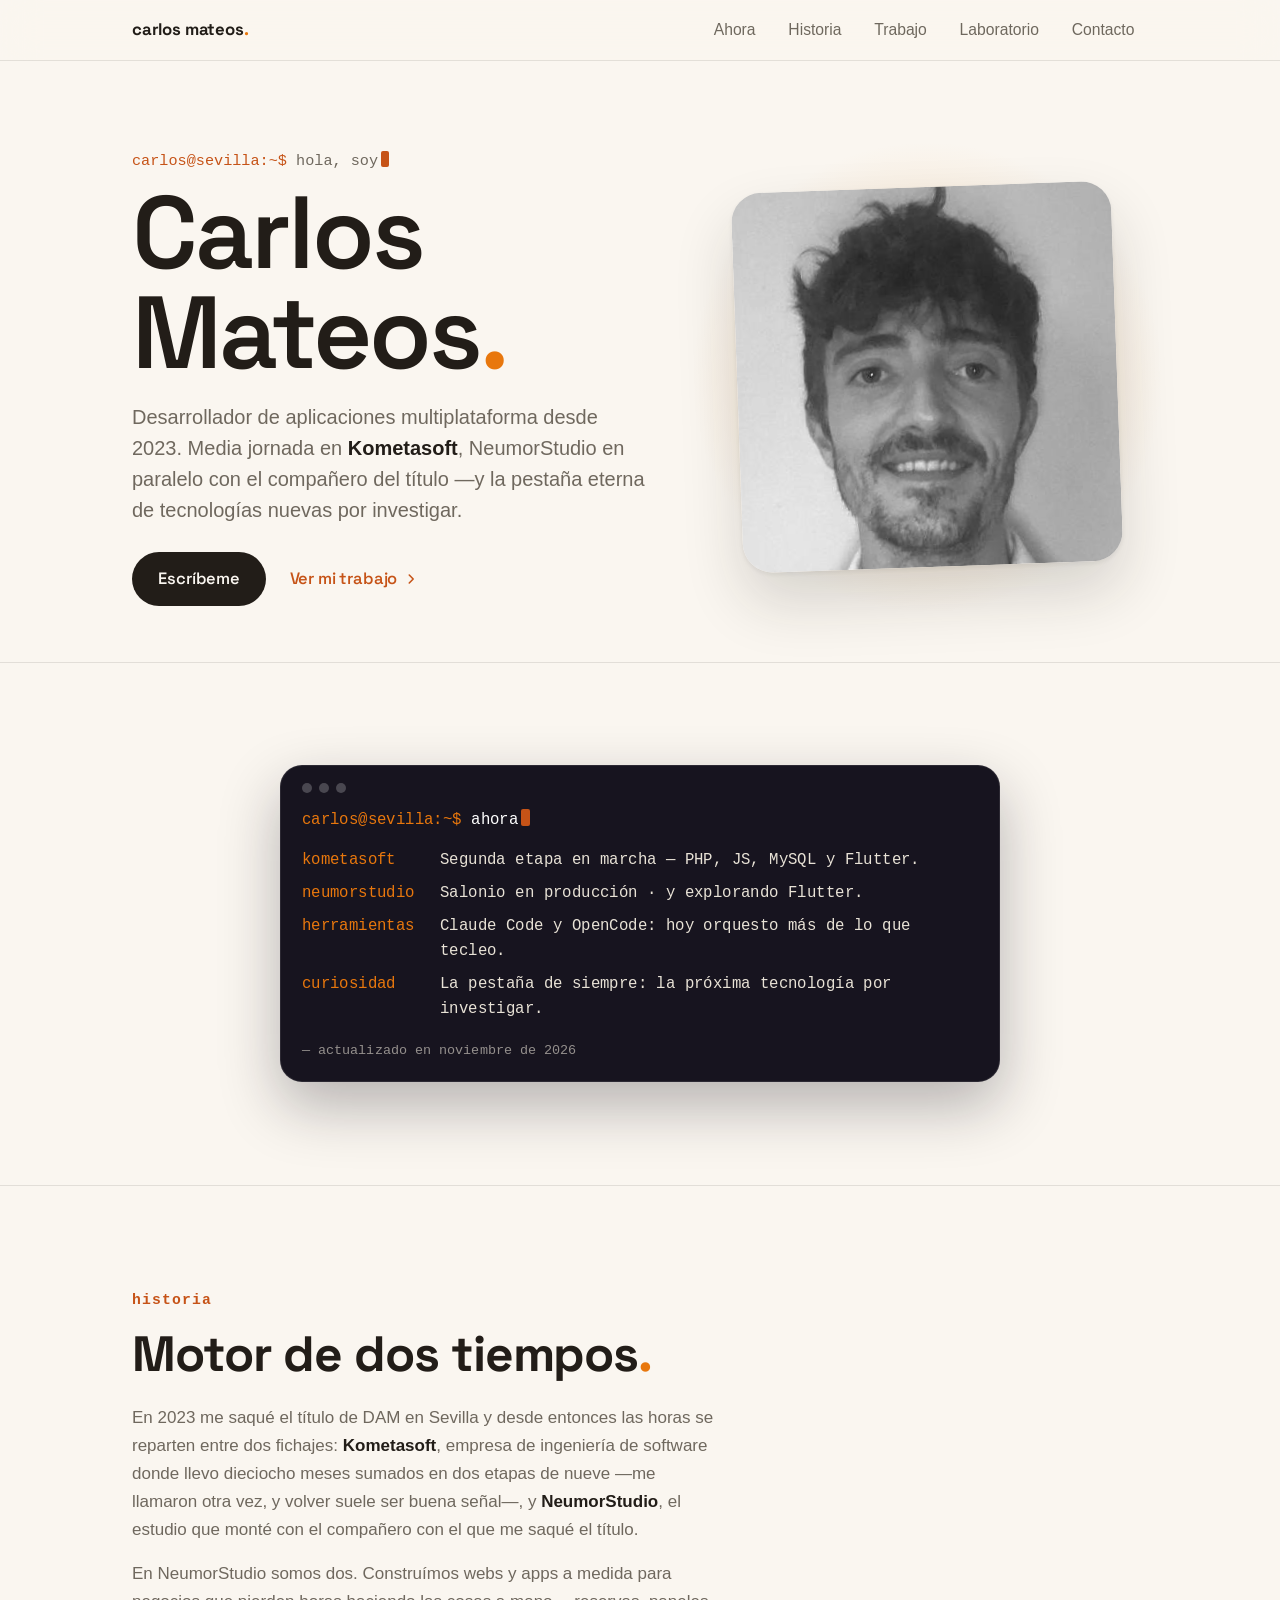
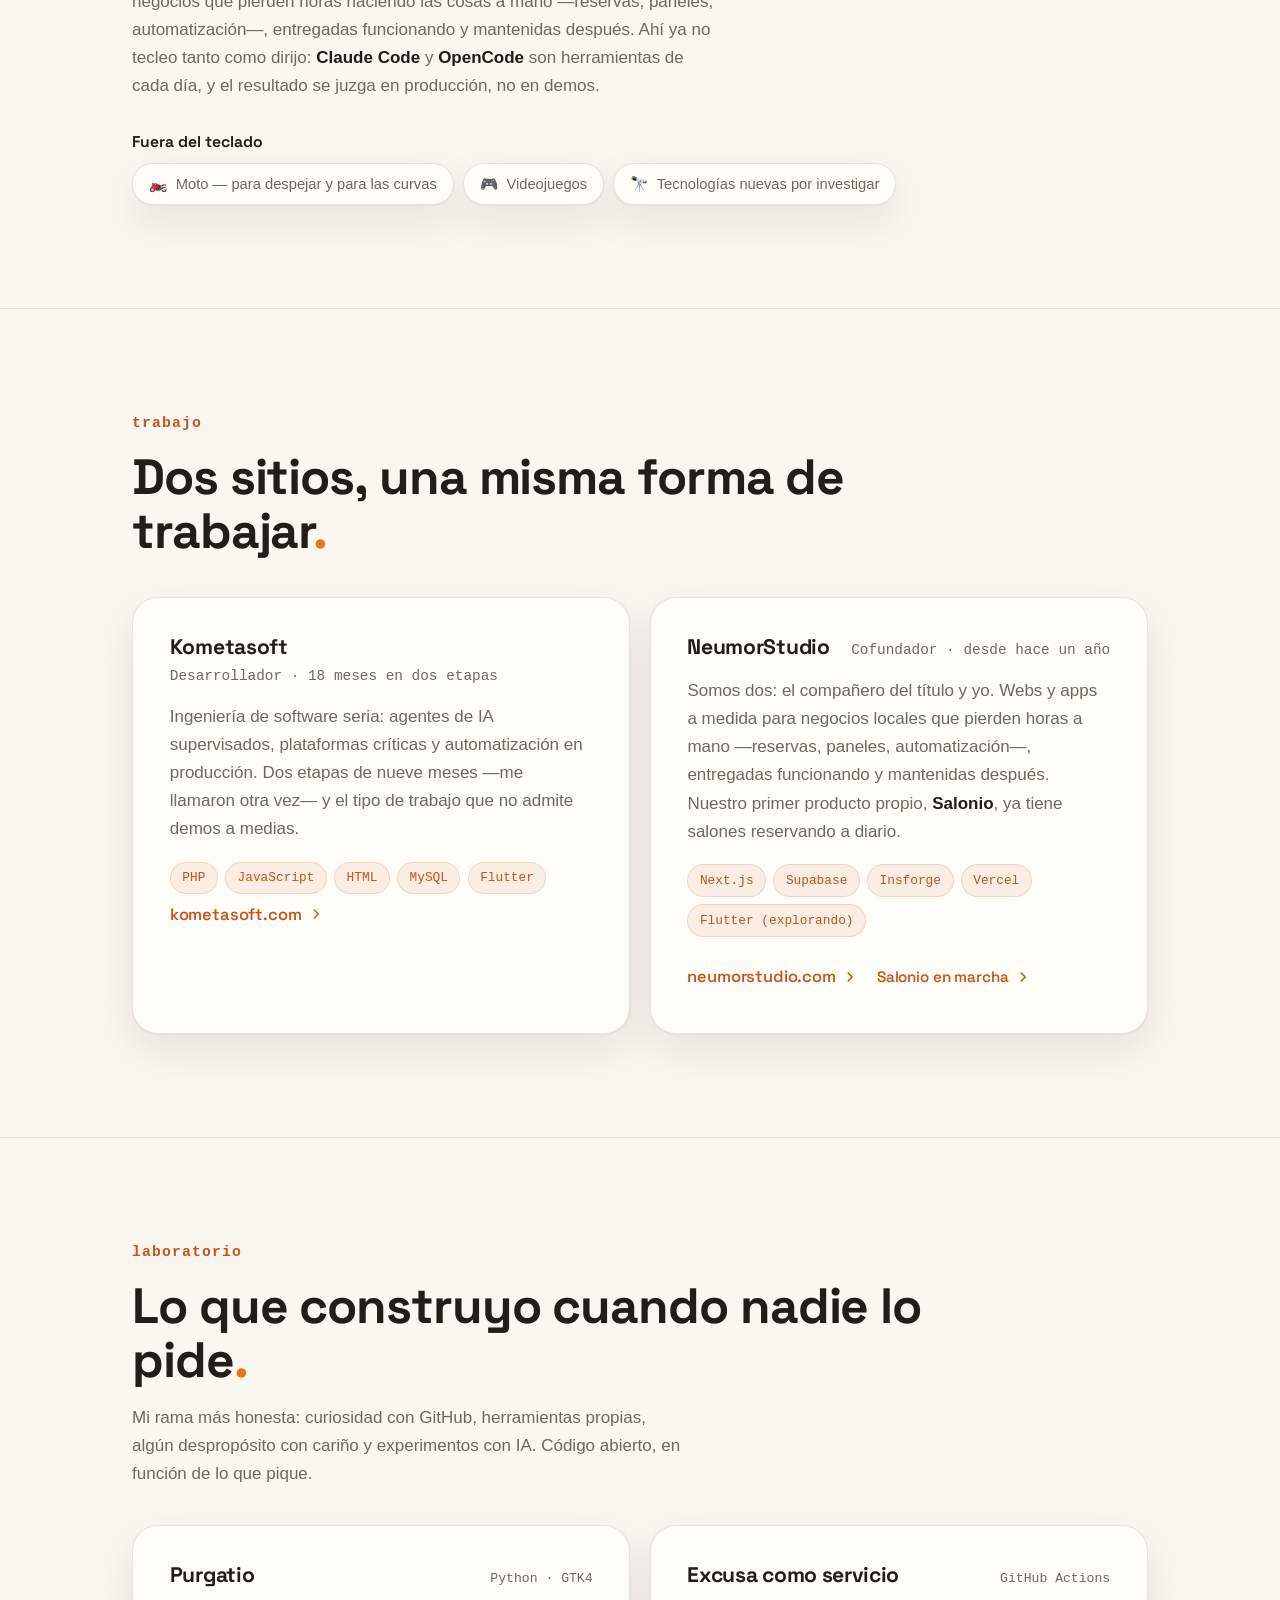
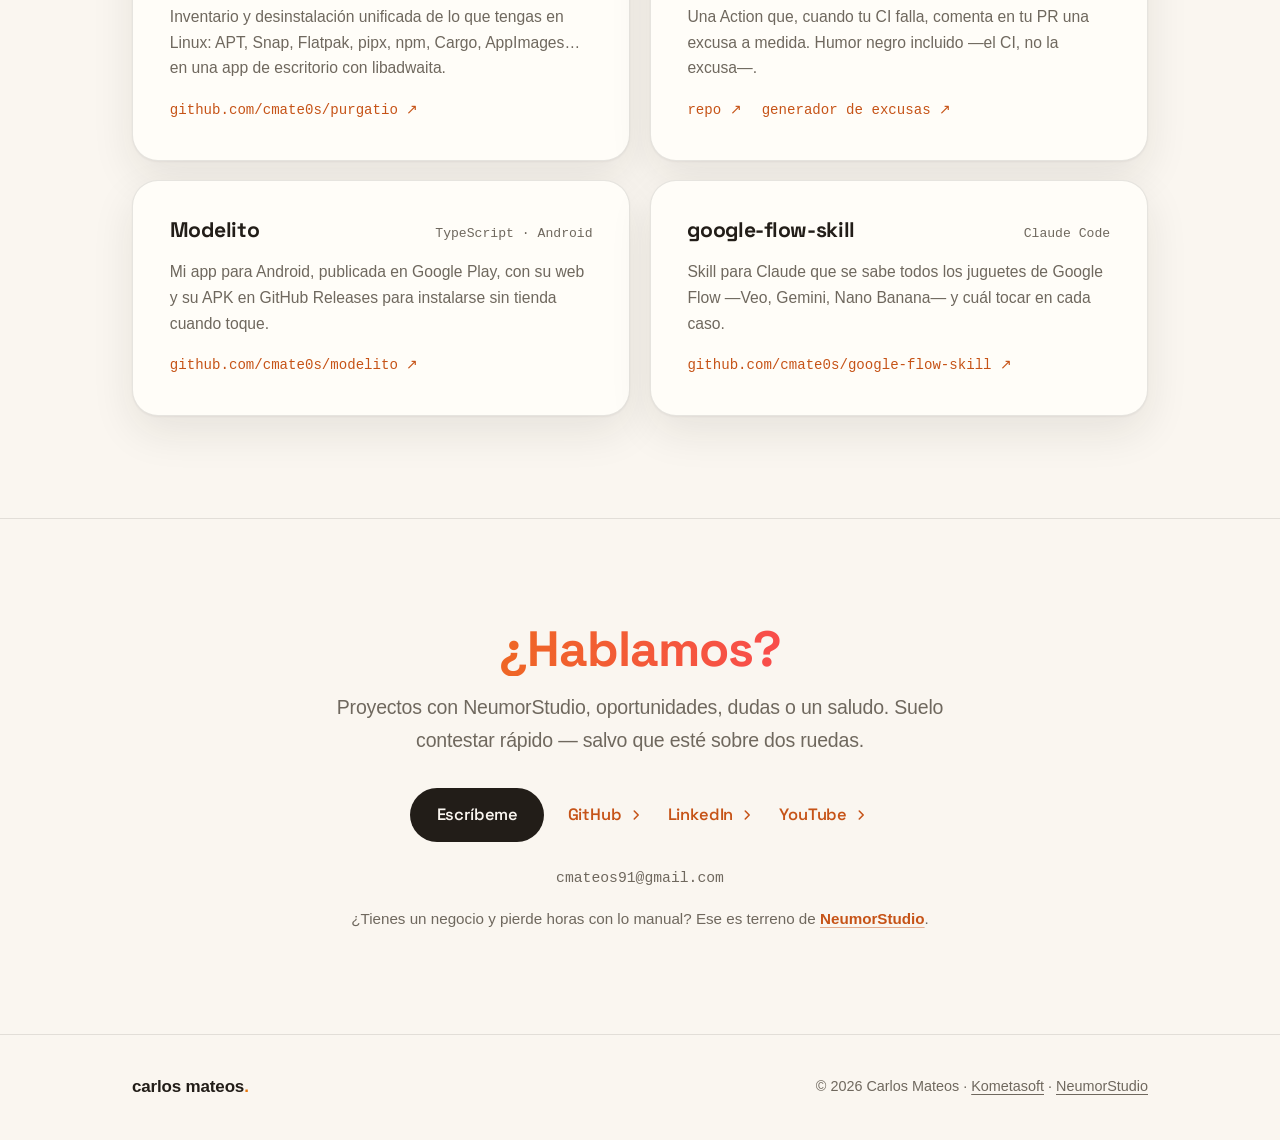
==== commit 4e8d80fe: "Rediseño de la web: nueva estructura en assets/, consola interactiva, Lenis y arrastre con ratón Co-" ====
--- a/index.html
+++ b/index.html
@@ -1,185 +1,332 @@
 <!doctype html>
 <html lang="es">
 <head>
-<meta charset="utf-8">
-<meta name="viewport" content="width=device-width, initial-scale=1">
-<title>mate0s</title>
-<meta name="description" content="Mi código funciona en mi máquina. Lo demás no es mi problema. Humor negro de programación en vídeos cortos, con proyectos open source de verdad.">
-<meta property="og:title" content="mate0s">
-<meta property="og:description" content="Tecnología, caos y poca fe en la humanidad, en vídeos cortos.">
-<style>
-  :root { --bg:#070b10; --fg:#d7e3f4; --mut:#7d8ea5; --acc:#39ff88; --acc2:#2de2e6; --card:#0f1620; --line:#1f2d40; }
-  * { box-sizing:border-box; }
-  html { scroll-behavior:smooth; }
-  body { margin:0; background:var(--bg); color:var(--fg); font:16px/1.6 ui-monospace, SFMono-Regular, Menlo, Consolas, monospace; background-image:linear-gradient(rgba(57,255,136,.04) 1px, transparent 1px), linear-gradient(90deg, rgba(57,255,136,.04) 1px, transparent 1px); background-size:24px 24px; }
-  a { color:var(--acc); text-decoration:none; }
-  a:hover { text-decoration:underline; }
-  .wrap { max-width:860px; margin:0 auto; padding:0 20px; }
-  nav { display:flex; justify-content:space-between; align-items:center; padding:20px 0; }
-  nav b { color:var(--acc); letter-spacing:1px; }
-  nav a { margin-left:18px; color:var(--mut); font-size:14px; }
-  .hero { padding:72px 0 56px; }
-  .tag { display:inline-block; border:1px solid var(--line); background:var(--card); padding:4px 10px; font-size:12px; color:var(--mut); margin-bottom:20px; }
-  h1 { font-size:clamp(40px, 9vw, 76px); line-height:1.05; margin:0 0 16px; }
-  h1 span { color:var(--acc); }
-  .lead { font-size:19px; color:var(--mut); max-width:620px; }
-  .btns { margin-top:28px; display:flex; flex-wrap:wrap; gap:12px; }
-  .btn { padding:12px 18px; border:1px solid var(--acc); color:#04120a; background:var(--acc); font-weight:700; }
-  .btn.ghost { background:transparent; color:var(--acc); }
-  .btn:hover { text-decoration:none; filter:brightness(1.1); }
-  h2 { font-size:14px; letter-spacing:2px; text-transform:uppercase; color:var(--mut); margin:56px 0 16px; }
-  .grid { display:grid; grid-template-columns:repeat(auto-fit, minmax(240px, 1fr)); gap:16px; }
-  .card { background:var(--card); border:1px solid var(--line); padding:18px; display:block; color:var(--fg); }
-  .card:hover { border-color:var(--acc); text-decoration:none; }
-  .card h3 { margin:0 0 6px; color:var(--acc2); font-size:17px; }
-  .card p { margin:0; color:var(--mut); font-size:14px; }
-  .apk { display:inline-block; margin-top:12px; padding:8px 12px; border:1px solid var(--line); background:#05080c; color:var(--mut); font-size:13px; }
-  .apk:hover, .apk:focus-visible { border-color:var(--acc); color:var(--acc); text-decoration:none; outline:none; }
-  .term { background:#05080c; border:1px solid var(--line); padding:18px; font-size:14px; overflow-x:auto; }
-  .term .p { color:var(--acc); }
-  .term .e { color:#ff5f6d; }
-  footer { margin:72px 0 40px; color:var(--mut); font-size:13px; border-top:1px solid var(--line); padding-top:20px; }
-  .cur { display:inline-block; width:9px; height:1em; background:var(--acc); vertical-align:-2px; animation:blink 1s steps(1) infinite; }
-  @keyframes blink { 50% { opacity:0; } }
-  @media (prefers-reduced-motion:reduce) { .cur { animation:none; } }
-  .hero-img { position:relative; width:128px; height:128px; border:2px solid var(--acc); background:#000; margin-bottom:28px; cursor:pointer; }
-  .hero-img img, .hero-img video { position:absolute; inset:0; width:100%; height:100%; object-fit:cover; display:block; }
-  .hero-img .who { transition:opacity .4s steps(5); }
-  .hero-img video { opacity:0; }
-  .hero-img video.on { opacity:1; }
-  .hero-img.empty .who, .hero-img.empty video.on { opacity:0; }
-  .hero-img::after { content:""; position:absolute; left:-8px; right:-8px; bottom:-10px; height:8px; background:var(--card); border:1px solid var(--acc); box-shadow:0 4px 0 rgba(0,0,0,.45); }
-  .hero-bubble { position:absolute; left:calc(100% + 18px); top:6px; width:max-content; max-width:190px; padding:6px 10px; font-size:12px; line-height:1.4; color:var(--fg); background:var(--card); border:1px solid var(--acc); opacity:0; transform:translateY(4px); transition:opacity .2s, transform .2s; pointer-events:none; z-index:2; }
-  .hero-bubble.show { opacity:1; transform:none; }
-  .excusa { border:1px dashed var(--acc); background:var(--card); padding:18px; }
-  .excusa small { color:var(--mut); display:block; margin-bottom:8px; }
-  .excusa q { color:var(--fg); font-size:18px; quotes:none; }
-  .excusa q::before { content:"“"; color:var(--acc); }
-  .excusa q::after { content:"”"; color:var(--acc); }
-  body { overflow-x:clip; }
-  .pet { position:absolute; left:0; top:0; width:0; height:0; z-index:50; pointer-events:none; will-change:transform; }
-  .pet-sprite { position:absolute; left:-36px; top:-112px; width:72px; height:112px; background-size:288px 112px; background-repeat:no-repeat; transform-origin:50% 100%; pointer-events:auto; cursor:pointer; }
-  .pet-bubble { position:absolute; left:0; top:-142px; width:max-content; max-width:200px; transform:translateX(calc(-50% + var(--dx, 0px))); background:var(--card); border:1px solid var(--acc); color:var(--fg); font-size:12px; line-height:1.4; padding:4px 8px; text-align:center; opacity:0; transition:opacity .2s; pointer-events:none; }
-  .pet-bubble.show { opacity:1; }
-  .pc { transition:opacity .25s, color .25s, text-shadow .25s; }
-  .pc.off { opacity:0; }
-  .pc.shine { color:#fff; text-shadow:0 0 10px var(--acc); }
-  .deuda { border:1px solid var(--line); background:var(--card); padding:18px; }
-  .deuda .n { font-size:clamp(28px,7vw,44px); color:var(--acc); font-weight:700; }
-  .deuda small { color:var(--mut); display:block; }
-  .deuda .bar { height:6px; background:#05080c; border:1px solid var(--line); margin:12px 0 8px; }
-  .deuda .bar i { display:block; height:100%; width:0; background:var(--acc); transition:width .4s; }
-  .deuda .bar i.hot { background:#ff5f6d; }
-</style>
+  <meta charset="utf-8">
+  <meta name="viewport" content="width=device-width, initial-scale=1">
+
+  <title>Carlos Mateos · Desarrollador de aplicaciones multiplataforma</title>
+  <meta name="description" content="Carlos Mateos, desarrollador de aplicaciones multiplataforma en Sevilla: media jornada en Kometasoft, NeumorStudio con un compañero y un laboratorio de proyectos open source con algún despropósito.">
+  <meta name="author" content="Carlos Mateos">
+
+  <!-- TODO-CARLOS: si cambias de dominio, actualiza canonical, og:url y og:image -->
+  <link rel="canonical" href="https://mate0s-web.vercel.app/">
+  <meta property="og:url" content="https://mate0s-web.vercel.app/">
+  <meta property="og:title" content="Carlos Mateos · Desarrollador de aplicaciones multiplataforma">
+  <meta property="og:description" content="Media jornada en Kometasoft, NeumorStudio con un compañero y un laboratorio propio de open source. Sevilla.">
+  <meta property="og:type" content="website">
+  <meta property="og:image" content="https://mate0s-web.vercel.app/assets/img/carlos-mateos.jpeg">
+  <meta name="twitter:card" content="summary">
+
+  <link rel="icon" type="image/png" sizes="32x32" href="assets/img/favicon-32.png">
+  <link rel="apple-touch-icon" href="assets/img/apple-touch-icon.png">
+
+  <meta name="theme-color" content="#faf6f0" media="(prefers-color-scheme: light)">
+  <meta name="theme-color" content="#171412" media="(prefers-color-scheme: dark)">
+
+  <link rel="stylesheet" href="assets/css/lenis.css">
+  <link rel="stylesheet" href="assets/css/style.css">
+  <script>document.documentElement.classList.add('js');</script>
 </head>
 <body>
-<div class="wrap">
-  <nav>
-    <b>mate0s_</b>
-    <div><a href="#proyectos">proyectos</a><a href="https://youtube.com/@mate0s-dev91">youtube</a><a href="https://github.com/cmate0s">github</a></div>
-  </nav>
-
-  <section class="hero">
-    <div class="hero-img" role="img" aria-label="mate0s, el personaje de píxeles, asomado al marco"><img class="bg" src="mate0s-fondo.jpg" alt="" width="128" height="128"><img class="who" src="mate0s-perfil.jpg" alt="" width="128" height="128"></div>
-    <span class="tag">estado: en producción un viernes a las 17:59</span>
-    <h1>Mi código funciona<br>en <span>mi máquina</span>.</h1>
-    <p class="lead">Lo demás no es mi problema. Tecnología, caos y poca fe en la humanidad, en vídeos cortos. Un personaje de píxeles con proyectos de verdad: todo lo que sale en los vídeos existe y puedes usarlo.</p>
-    <div class="btns">
-      <a class="btn" href="https://youtube.com/@mate0s-dev91">Ver los Shorts</a>
-      <a class="btn ghost" href="https://excusa-como-servicio.vercel.app">Probar la demo</a>
+  <a class="saltar" href="#contenido">Saltar al contenido</a>
+
+  <header class="barra">
+    <nav class="nav" aria-label="Principal">
+      <a class="marca" href="#inicio">carlos mateos<span class="marca-punto">.</span></a>
+      <button class="nav-toggle" type="button" aria-expanded="false" aria-controls="menu">
+        <span class="sr-only">Menú</span>
+        <svg viewBox="0 0 20 20" width="20" height="20" aria-hidden="true" focusable="false">
+          <path d="M2 5.5h16M2 10h16M2 14.5h16" fill="none" stroke="currentColor" stroke-width="1.8" stroke-linecap="round"/>
+        </svg>
+      </button>
+      <ul class="menu" id="menu">
+        <li><a class="nav-link" href="#ahora">Ahora</a></li>
+        <li><a class="nav-link" href="#historia">Historia</a></li>
+        <li><a class="nav-link" href="#trabajo">Trabajo</a></li>
+        <li><a class="nav-link" href="#lab">Laboratorio</a></li>
+        <li><a class="nav-link" href="#contacto">Contacto</a></li>
+      </ul>
+    </nav>
+  </header>
+
+  <main id="contenido">
+
+    <!-- Portada -->
+    <section class="hero" id="inicio">
+      <div class="envoltura hero-grid">
+        <div class="hero-texto">
+          <p class="mango reveal">
+            <span class="mango-prompt">carlos@sevilla:~$</span>
+            hola, soy<span class="cursor" aria-hidden="true"></span>
+          </p>
+          <h1 class="reveal">Carlos Mateos<span class="marca-punto">.</span></h1>
+          <p class="hero-sub reveal">
+            Desarrollador de aplicaciones multiplataforma desde 2023. Media jornada
+            en <strong>Kometasoft</strong>, NeumorStudio en paralelo con el compañero
+            del título —y la pestaña eterna de tecnologías nuevas por investigar.
+          </p>
+          <div class="hero-botones reveal">
+            <a class="btn btn-primario" href="#contacto">Escríbeme</a>
+            <a class="btn btn-flecha" href="#trabajo">Ver mi trabajo
+              <svg viewBox="0 0 16 16" width="14" height="14" aria-hidden="true" focusable="false"><path d="M6 3.5 10.5 8 6 12.5" fill="none" stroke="currentColor" stroke-width="1.8" stroke-linecap="round" stroke-linejoin="round"/></svg>
+            </a>
+          </div>
+        </div>
+        <div class="hero-foto reveal">
+          <img class="foto-principal" src="assets/img/carlos-mateos.jpeg" alt="Retrato en blanco y negro de Carlos Mateos, sonriendo, con el pelo rizado y barba" width="400" height="400" loading="eager" fetchpriority="high">
+        </div>
+      </div>
+    </section>
+
+    <!-- Ahora -->
+    <section class="seccion seccion-ahora" id="ahora">
+      <div class="envoltura">
+        <h2 class="sr-only">Qué estoy haciendo ahora</h2>
+        <div class="terminal reveal">
+          <div class="terminal-barra" aria-hidden="true"><span></span><span></span><span></span></div>
+          <p class="terminal-linea">
+            <span class="terminal-prompt">carlos@sevilla:~$</span>
+            ahora<span class="cursor" aria-hidden="true"></span>
+          </p>
+          <dl class="terminal-cuerpo">
+            <div class="terminal-fila">
+              <dt>kometasoft</dt>
+              <dd>Segunda etapa en marcha — PHP, JS, MySQL y Flutter.</dd>
+            </div>
+            <div class="terminal-fila">
+              <dt>neumorstudio</dt>
+              <dd>Salonio en producción · y explorando Flutter.</dd>
+            </div>
+            <div class="terminal-fila">
+              <dt>herramientas</dt>
+              <dd>Claude Code y OpenCode: hoy orquesto más de lo que tecleo.</dd>
+            </div>
+            <div class="terminal-fila">
+              <dt>curiosidad</dt>
+              <dd>La pestaña de siempre: la próxima tecnología por investigar.</dd>
+            </div>
+          </dl>
+          <p class="terminal-pie">— actualizado en noviembre de 2026</p>
+        </div>
+      </div>
+    </section>
+
+    <!-- Historia -->
+    <section class="seccion" id="historia">
+      <div class="envoltura">
+        <p class="antetitulo reveal">Historia</p>
+        <h2 class="reveal">Motor de dos tiempos<span class="marca-punto">.</span></h2>
+        <div class="seccion-texto">
+          <p class="reveal">
+            En 2023 me saqué el título de DAM en Sevilla y desde entonces las horas
+            se reparten entre dos fichajes: <strong>Kometasoft</strong>, empresa de
+            ingeniería de software donde llevo dieciocho meses sumados en dos etapas
+            de nueve —me llamaron otra vez, y volver suele ser buena señal—, y
+            <strong>NeumorStudio</strong>, el estudio que monté con el compañero con
+            el que me saqué el título.
+          </p>
+          <p class="reveal">
+            En NeumorStudio somos dos. Construímos webs y apps a medida para negocios
+            que pierden horas haciendo las cosas a mano —reservas, paneles,
+            automatización—, entregadas funcionando y mantenidas después. Ahí ya no
+            tecleo tanto como dirijo: <strong>Claude Code</strong> y
+            <strong>OpenCode</strong> son herramientas de cada día, y el resultado se
+            juzga en producción, no en demos.
+          </p>
+        </div>
+        <div class="aficiones reveal">
+          <h3>Fuera del teclado</h3>
+          <ul class="chips" aria-label="Aficiones">
+            <li class="chip"><span aria-hidden="true">🏍️</span> Moto — para despejar y para las curvas</li>
+            <li class="chip"><span aria-hidden="true">🎮</span> Videojuegos</li>
+            <li class="chip"><span aria-hidden="true">🔭</span> Tecnologías nuevas por investigar</li>
+          </ul>
+        </div>
+      </div>
+    </section>
+
+    <!-- Trabajo -->
+    <section class="seccion" id="trabajo">
+      <div class="envoltura">
+        <p class="antetitulo reveal">Trabajo</p>
+        <h2 class="reveal">Dos sitios, una misma forma de trabajar<span class="marca-punto">.</span></h2>
+        <div class="tarjetas">
+          <article class="tarjeta reveal">
+            <div class="tarjeta-cabecera">
+              <h3>Kometasoft</h3>
+              <p class="tarjeta-rol">Desarrollador · 18 meses en dos etapas</p>
+            </div>
+            <p class="tarjeta-texto">
+              Ingeniería de software seria: agentes de IA supervisados, plataformas
+              críticas y automatización en producción. Dos etapas de nueve meses
+              —me llamaron otra vez— y el tipo de trabajo que no admite demos a medias.
+            </p>
+            <ul class="tags" aria-label="Stack en Kometasoft">
+              <li>PHP</li>
+              <li>JavaScript</li>
+              <li>HTML</li>
+              <li>MySQL</li>
+              <li>Flutter</li>
+            </ul>
+            <a class="btn btn-flecha" href="https://kometasoft.com/es/" target="_blank" rel="noopener">kometasoft.com
+              <svg viewBox="0 0 16 16" width="14" height="14" aria-hidden="true" focusable="false"><path d="M6 3.5 10.5 8 6 12.5" fill="none" stroke="currentColor" stroke-width="1.8" stroke-linecap="round" stroke-linejoin="round"/></svg>
+            </a>
+          </article>
+
+          <article class="tarjeta reveal">
+            <div class="tarjeta-cabecera">
+              <h3>NeumorStudio</h3>
+              <p class="tarjeta-rol">Cofundador · desde hace un año</p>
+            </div>
+            <p class="tarjeta-texto">
+              Somos dos: el compañero del título y yo. Webs y apps a medida para
+              negocios locales que pierden horas a mano —reservas, paneles,
+              automatización—, entregadas funcionando y mantenidas después.
+              Nuestro primer producto propio, <strong>Salonio</strong>, ya tiene
+              salones reservando a diario.
+            </p>
+            <ul class="tags" aria-label="Stack en NeumorStudio">
+              <li>Next.js</li>
+              <li>Supabase</li>
+              <li>Insforge</li>
+              <li>Vercel</li>
+              <li>Flutter (explorando)</li>
+            </ul>
+            <div class="tarjeta-links">
+              <a class="btn btn-flecha" href="https://www.neumorstudio.com/" target="_blank" rel="noopener">neumorstudio.com
+                <svg viewBox="0 0 16 16" width="14" height="14" aria-hidden="true" focusable="false"><path d="M6 3.5 10.5 8 6 12.5" fill="none" stroke="currentColor" stroke-width="1.8" stroke-linecap="round" stroke-linejoin="round"/></svg>
+              </a>
+              <a class="btn btn-flecha btn-min" href="https://reservas.neumorstudio.com" target="_blank" rel="noopener">Salonio en marcha
+                <svg viewBox="0 0 16 16" width="14" height="14" aria-hidden="true" focusable="false"><path d="M6 3.5 10.5 8 6 12.5" fill="none" stroke="currentColor" stroke-width="1.8" stroke-linecap="round" stroke-linejoin="round"/></svg>
+              </a>
+            </div>
+          </article>
+        </div>
+      </div>
+    </section>
+
+    <!-- Laboratorio -->
+    <section class="seccion" id="lab">
+      <div class="envoltura">
+        <p class="antetitulo reveal">Laboratorio</p>
+        <h2 class="reveal">Lo que construyo cuando nadie lo pide<span class="marca-punto">.</span></h2>
+        <p class="seccion-intro reveal">
+          Mi rama más honesta: curiosidad con GitHub, herramientas propias, algún
+          despropósito con cariño y experimentos con IA. Código abierto, en función
+          de lo que pique.
+        </p>
+        <div class="lab-grid">
+          <article class="tarjeta tarjeta-mini reveal">
+            <div class="tarjeta-cabecera">
+              <h3>Purgatio</h3>
+              <p class="tarjeta-rol">Python · GTK4</p>
+            </div>
+            <p class="tarjeta-texto">
+              Inventario y desinstalación unificada de lo que tengas en Linux:
+              APT, Snap, Flatpak, pipx, npm, Cargo, AppImages… en una app de
+              escritorio con libadwaita.
+            </p>
+            <a class="enlace-mono" href="https://github.com/cmate0s/purgatio" target="_blank" rel="noopener">github.com/cmate0s/purgatio ↗</a>
+          </article>
+
+          <article class="tarjeta tarjeta-mini reveal">
+            <div class="tarjeta-cabecera">
+              <h3>Excusa como servicio</h3>
+              <p class="tarjeta-rol">GitHub Actions</p>
+            </div>
+            <p class="tarjeta-texto">
+              Una Action que, cuando tu CI falla, comenta en tu PR una excusa a
+              medida. Humor negro incluido —el CI, no la excusa—.
+            </p>
+            <div class="tarjeta-links">
+              <a class="enlace-mono" href="https://github.com/cmate0s/excusa-como-servicio" target="_blank" rel="noopener">repo ↗</a>
+              <a class="enlace-mono" href="https://excusa-como-servicio.vercel.app" target="_blank" rel="noopener">generador de excusas ↗</a>
+            </div>
+          </article>
+
+          <article class="tarjeta tarjeta-mini reveal">
+            <div class="tarjeta-cabecera">
+              <h3>Modelito</h3>
+              <p class="tarjeta-rol">TypeScript · Android</p>
+            </div>
+            <p class="tarjeta-texto">
+              Mi app para Android, publicada en Google Play, con su web y su APK
+              en GitHub Releases para instalarse sin tienda cuando toque.
+            </p>
+            <a class="enlace-mono" href="https://github.com/cmate0s/modelito" target="_blank" rel="noopener">github.com/cmate0s/modelito ↗</a>
+          </article>
+
+          <article class="tarjeta tarjeta-mini reveal">
+            <div class="tarjeta-cabecera">
+              <h3>google-flow-skill</h3>
+              <p class="tarjeta-rol">Claude Code</p>
+            </div>
+            <p class="tarjeta-texto">
+              Skill para Claude que se sabe todos los juguetes de Google Flow —Veo,
+              Gemini, Nano Banana— y cuál tocar en cada caso.
+            </p>
+            <a class="enlace-mono" href="https://github.com/cmate0s/google-flow-skill" target="_blank" rel="noopener">github.com/cmate0s/google-flow-skill ↗</a>
+          </article>
+        </div>
+      </div>
+    </section>
+
+    <!-- Contacto -->
+    <section class="seccion seccion-contacto" id="contacto">
+      <div class="envoltura">
+        <h2 class="contacto-titulo reveal">¿Hablamos?</h2>
+        <p class="contacto-sub reveal">
+          Proyectos con NeumorStudio, oportunidades, dudas o un saludo. Suelo
+          contestar rápido — salvo que esté sobre dos ruedas.
+        </p>
+        <div class="hero-botones reveal">
+          <a class="btn btn-primario" href="mailto:cmateos91@gmail.com">Escríbeme</a>
+          <a class="btn btn-flecha" href="https://github.com/cmate0s" target="_blank" rel="noopener">GitHub
+            <svg viewBox="0 0 16 16" width="14" height="14" aria-hidden="true" focusable="false"><path d="M6 3.5 10.5 8 6 12.5" fill="none" stroke="currentColor" stroke-width="1.8" stroke-linecap="round" stroke-linejoin="round"/></svg>
+          </a>
+          <a class="btn btn-flecha" href="https://www.linkedin.com/in/carlos-mateos-mart%C3%ADnez" target="_blank" rel="noopener">LinkedIn
+            <svg viewBox="0 0 16 16" width="14" height="14" aria-hidden="true" focusable="false"><path d="M6 3.5 10.5 8 6 12.5" fill="none" stroke="currentColor" stroke-width="1.8" stroke-linecap="round" stroke-linejoin="round"/></svg>
+          </a>
+          <a class="btn btn-flecha" href="https://youtube.com/@mate0s-dev91" target="_blank" rel="noopener">YouTube
+            <svg viewBox="0 0 16 16" width="14" height="14" aria-hidden="true" focusable="false"><path d="M6 3.5 10.5 8 6 12.5" fill="none" stroke="currentColor" stroke-width="1.8" stroke-linecap="round" stroke-linejoin="round"/></svg>
+          </a>
+        </div>
+        <p class="contacto-email reveal">cmateos91@gmail.com</p>
+        <p class="contacto-nota reveal">
+          ¿Tienes un negocio y pierde horas con lo manual? Ese es terreno de
+          <a href="https://www.neumorstudio.com/" target="_blank" rel="noopener">NeumorStudio</a>.
+        </p>
+      </div>
+    </section>
+
+  </main>
+
+  <footer class="pie">
+    <div class="envoltura pie-linea">
+      <p class="pie-marca">carlos mateos<span class="marca-punto">.</span></p>
+      <p class="pie-legal">© <time id="anio">2026</time> Carlos Mateos · <a href="https://kometasoft.com/es/" target="_blank" rel="noopener">Kometasoft</a> · <a href="https://www.neumorstudio.com/" target="_blank" rel="noopener">NeumorStudio</a></p>
     </div>
-  </section>
-
-  <section id="proyectos">
-    <h2>Proyectos reales</h2>
-    <div class="grid">
-      <a class="card" href="https://excusa-como-servicio.vercel.app">
-        <h3>excusa-como-servicio</h3>
-        <p>Una GitHub Action que comenta en tu PR una excusa a medida cuando falla el CI, y lo cierra como "no reproducible".</p>
-      </a>
-      <a class="card" href="https://github.com/cmate0s/excusa-como-servicio">
-        <h3>Código abierto</h3>
-        <p>Repo con la Action, 57 excusas en 8 categorías y la demo. Pull requests con más humor negro, bienvenidas.</p>
-      </a>
-      <a class="card" href="https://modelito-woad.vercel.app">
-        <h3>modelito</h3>
-        <p>Diario de outfits que recuerda qué te pusiste cuando hacía el mismo tiempo. Una PWA que hice para mi hermana: primera versión en 10 minutos, bonita en 40. Ahora también app nativa para Android.</p>
-        <span class="apk" role="button" tabindex="0" data-href="https://github.com/cmate0s/modelito/releases/latest">↓ Descargar la APK</span>
-      </a>
-      <a class="card" href="https://youtube.com/@mate0s-dev91">
-        <h3>El canal</h3>
-        <p>Cada Short sale de un proyecto real o de una mala decisión técnica. Normalmente ambas.</p>
-      </a>
-    </div>
-  </section>
-
-  <section>
-    <h2>Último incidente</h2>
-    <div class="term">
-      <div><span class="p">$</span> git push origin main</div>
-      <div><span class="e">✖ 14 tests failed</span></div>
-      <div><span class="p">bot&gt;</span> "El objeto es null porque decidió no existir. Respetamos su decisión."</div>
-      <div><span class="p">bot&gt;</span> Estado: no reproducible.</div>
-      <div><span class="p">$</span> git blame<span class="cur"></span></div>
-      <div><span class="e">✖ el culpable eres tú, de hace 3 años</span></div>
-      <div><span class="p">bot&gt;</span> Pero él ya no trabaja aquí. Caso cerrado.</div>
-    </div>
-  </section>
-
-  <section>
-    <h2>Excusa del día</h2>
-    <div class="excusa">
-      <small id="ex-fecha">$ ./excusa --hoy</small>
-      <q id="ex-txt">Cargando una mentira convincente...</q>
-    </div>
-  </section>
-
-  <section>
-    <h2>Deuda técnica en vivo</h2>
-    <div class="deuda">
-      <small>Acumulada desde que abriste esta página</small>
-      <div class="n"><span id="dt-n">0</span> líneas de "ya lo arreglaré"</div>
-      <div class="bar"><i id="dt-b"></i></div>
-      <small id="dt-t">Todo bajo control. Mentira, pero tranquiliza.</small>
-    </div>
-  </section>
-
-  <footer>© mate0s · Sevilla · Sin garantías, sin soporte, sin remordimientos.</footer>
-</div>
-<script>
-(function(){
-  var ex=["En producción no pasa, así que no es producción.","Eso es una característica que todavía no hemos documentado.","El test es el que está mal. Lo escribí yo hace meses, no me juzgues.","Funcionaba ayer. Hoy la luna está en una fase incompatible con tu PR.","La culpa es de la caché. Siempre es de la caché. Hasta cuando no hay caché.","Lo arreglé en local. El local es un estado de ánimo.","No es un bug, es deuda técnica con vida propia.","El servidor se ha ido a buscarse a sí mismo. Volverá más maduro.","Eso lo escribió una IA. Yo solo le di a aceptar con fe.","Anoche lo vi funcionar. Fue un espejismo, lo sé."];
-  var d=new Date(), n=Math.floor((d-new Date(d.getFullYear(),0,0))/864e5);
-  document.getElementById('ex-txt').textContent=ex[n%ex.length];
-  document.getElementById('ex-fecha').textContent='$ ./excusa --hoy  # '+d.toISOString().slice(0,10);
-})();
-</script>
-<script>
-(function(){
-  var n=0,el=document.getElementById('dt-n'),b=document.getElementById('dt-b'),t=document.getElementById('dt-t');
-  var msg=[[0,"Todo bajo control. Mentira, pero tranquiliza."],[40,"Aparece un TODO que dice \"temporal\". Es de 2021."],[100,"Alguien ha copiado de Stack Overflow sin leer la respuesta."],[200,"La IA ha escrito algo y nadie sabe por qué compila."],[350,"Refactor aplazado a \"el próximo sprint\". Otra vez."],[500,"Esto ya no es deuda, es hipoteca. Y el banco eres tú."]];
-  setInterval(function(){
-    n+=Math.ceil(Math.random()*3);
-    el.textContent=n;
-    var p=Math.min(100,n/5);
-    b.style.width=p+'%';
-    b.className=p>=70?'hot':'';
-    for(var i=msg.length-1;i>=0;i--){ if(n>=msg[i][0]){ t.textContent=msg[i][1]; break; } }
-  },700);
-})();
-</script>
-<script src="anim.js"></script>
-<script src="pet.js"></script>
-<script>
-(function(){
-  // El botón APK vive dentro del enlace de la tarjeta: captura el clic (y
-  // teclado) y abre GitHub Releases sin navegar a la PWA.
-  document.querySelectorAll('.apk').forEach(function(el){
-    function go(e){ e.preventDefault(); e.stopPropagation(); window.open(el.dataset.href, '_blank', 'noopener'); }
-    el.addEventListener('click', go);
-    el.addEventListener('keydown', function(e){ if(e.key==='Enter'||e.key===' '){ go(e); } });
-  });
-})();
-</script>
+  </footer>
+
+  <script type="application/ld+json">
+  {
+    "@context": "https://schema.org",
+    "@type": "Person",
+    "name": "Carlos Mateos",
+    "jobTitle": "Desarrollador de aplicaciones multiplataforma",
+    "description": "Técnico Superior en DAM (2023, Sevilla). Desarrollador en Kometasoft y cofundador de NeumorStudio con proyectos open source: Purgatio, Excusa como servicio, Modelito.",
+    "image": "assets/img/carlos-mateos.jpeg",
+    "knowsAbout": ["Desarrollo de software", "Aplicaciones multiplataforma", "Next.js", "Supabase", "Flutter", "PHP", "MySQL", "Agentes de IA", "Automatización"],
+    "worksFor": { "@type": "Organization", "name": "Kometasoft", "url": "https://kometasoft.com/es/" },
+    "url": "https://mate0s-web.vercel.app/",
+    "sameAs": [
+      "https://github.com/cmate0s",
+      "https://www.linkedin.com/in/carlos-mateos-mart%C3%ADnez",
+      "https://youtube.com/@mate0s-dev91"
+    ]
+  }
+  </script>
+  <script src="assets/js/lenis.min.js" defer></script>
+  <script src="assets/js/main.js" defer></script>
 </body>
 </html>
--- a/assets/css/lenis.css
+++ b/assets/css/lenis.css
@@ -0,0 +1 @@
+html.lenis,html.lenis body{height:auto}.lenis.lenis-smooth [data-lenis-prevent]{overscroll-behavior:contain}.lenis.lenis-stopped{overflow:clip}.lenis.lenis-smooth iframe{pointer-events:none}
--- a/assets/css/style.css
+++ b/assets/css/style.css
@@ -0,0 +1,619 @@
+/* ============================================================================
+   carlos mateos · web personal (v2 — con personalidad)
+   Base: limpia y cálida, a lo Apple. Personalidad: prompt de terminal,
+   pixel-art, Space Grotesk y tonos de papel cálido + terracota.
+   Sin dependencias externas en runtime: todo autoalojado y accesible.
+   ========================================================================== */
+
+/* ---------- Tipografía display (autoalojada, variable 300–700) ---------- */
+@font-face {
+  font-family: "Space Grotesk";
+  src: url("../fonts/space-grotesk-latin-var.woff2") format("woff2");
+  font-weight: 300 700;
+  font-style: normal;
+  font-display: swap;
+}
+
+/* ---------- Tokens de diseño ---------- */
+:root {
+  --tipo: -apple-system, BlinkMacSystemFont, "SF Pro Text", "Segoe UI", Roboto,
+         "Helvetica Neue", Arial, sans-serif;
+  --tipo-display: "Space Grotesk", -apple-system, BlinkMacSystemFont, "Segoe UI",
+         Roboto, sans-serif;
+  --tipo-mono: ui-monospace, "SF Mono", "Cascadia Code", Menlo, Consolas,
+         "Liberation Mono", monospace;
+
+  /* Papel cálido + terracota */
+  --fondo: #faf6f0;
+  --superficie: #fffdf8;
+  --tinta: #221d18;
+  --tinta-2: #6f685e;
+  --filete: rgba(34, 29, 24, 0.11);
+  --acento: #c65317;
+  --calido-1: #e8770d;
+  --calido-2: #ff3d63;
+  --sombra-tarjeta: 0 1px 2px rgba(34, 29, 24, 0.05), 0 16px 44px rgba(34, 29, 24, 0.09);
+  --halo: rgba(240, 184, 120, 0.5);
+
+  /* Terminal (bloque oscuro en ambos modos a propósito) */
+  --terminal: #17141f;
+  --terminal-tinta: #e8e2d6;
+  --terminal-borde: rgba(255, 255, 255, 0.09);
+
+  --radio-tarjeta: 26px;
+  --ancho: 1080px;
+  --alto-barra: 60px;
+}
+
+@media (prefers-color-scheme: dark) {
+  :root {
+    --fondo: #171412;
+    --superficie: #221c17;
+    --tinta: #f4eee6;
+    --tinta-2: #a89f93;
+    --filete: rgba(244, 238, 230, 0.15);
+    --acento: #f09046;
+    --calido-2: #ff5c7f;
+    --sombra-tarjeta: none;
+    --halo: rgba(240, 170, 100, 0.14);
+  }
+}
+
+/* ---------- Base ---------- */
+*, *::before, *::after { box-sizing: border-box; }
+
+body {
+  margin: 0;
+  font-family: var(--tipo);
+  font-size: 1.0625rem;
+  line-height: 1.65;
+  color: var(--tinta);
+  background: var(--fondo);
+  -webkit-font-smoothing: antialiased;
+  text-rendering: optimizeLegibility;
+}
+
+h1, h2, h3 { margin: 0; font-weight: 700; line-height: 1.1; }
+h1, h2, h3, .marca, .btn { font-family: var(--tipo-display); }
+
+p { margin: 0; }
+ul, dl { margin: 0; padding: 0; }
+ul { list-style: none; }
+dt, dd { margin: 0; }
+a { color: inherit; }
+img { display: block; max-width: 100%; height: auto; }
+
+::selection { background: rgba(198, 83, 23, 0.25); }
+
+:focus-visible {
+  outline: 2px solid var(--acento);
+  outline-offset: 3px;
+  border-radius: 8px;
+}
+
+.sr-only {
+  position: absolute; width: 1px; height: 1px;
+  margin: -1px; padding: 0; border: 0;
+  clip: rect(0 0 0 0); overflow: hidden; white-space: nowrap;
+}
+
+.saltar {
+  position: fixed;
+  top: 12px; left: 12px;
+  z-index: 50;
+  padding: 0.65rem 1rem;
+  background: var(--tinta);
+  color: var(--fondo);
+  border-radius: 12px;
+  text-decoration: none;
+  font-size: 0.95rem;
+  /* Fuera de la vista hasta recibir foco */
+  transform: translateY(-300%);
+  transition: none;
+}
+.saltar:focus { transform: none; }
+
+.envoltura {
+  max-width: var(--ancho);
+  margin-inline: auto;
+  padding-inline: clamp(1.25rem, 4vw, 2rem);
+}
+
+/* Punto cálido que atraviesa toda la marca: "carlos mateos." */
+.marca-punto { color: var(--calido-1); }
+
+/* Cursor parpadeante (guino de terminal) */
+.cursor {
+  display: inline-block;
+  width: 0.55em;
+  height: 1.05em;
+  margin-left: 0.18rem;
+  vertical-align: -0.15em;
+  background: var(--acento);
+  border-radius: 2px;
+}
+
+/* ---------- Barra de navegación ---------- */
+.barra {
+  position: sticky;
+  top: 0;
+  z-index: 40;
+  background: rgba(250, 246, 240, 0.8); /* para navegadores sin color-mix */
+  background: color-mix(in srgb, var(--fondo) 78%, transparent);
+  backdrop-filter: blur(18px) saturate(1.5);
+  -webkit-backdrop-filter: blur(18px) saturate(1.5);
+  border-bottom: 1px solid var(--filete);
+}
+
+.nav {
+  max-width: var(--ancho);
+  margin-inline: auto;
+  padding-inline: clamp(1.25rem, 4vw, 2rem);
+  min-height: var(--alto-barra);
+  display: flex;
+  align-items: center;
+  gap: 1rem;
+}
+
+.marca {
+  font-size: 1.05rem;
+  font-weight: 700;
+  letter-spacing: -0.01em;
+  text-decoration: none;
+  margin-right: auto;
+}
+
+.nav-toggle {
+  display: none;
+  border: 0;
+  background: none;
+  color: var(--tinta);
+  padding: 0.55rem;
+  margin-right: -0.55rem;
+  cursor: pointer;
+  border-radius: 10px;
+}
+
+.menu { display: flex; gap: 0.35rem; }
+
+.nav-link {
+  display: block;
+  padding: 0.45rem 0.85rem;
+  border-radius: 999px;
+  text-decoration: none;
+  color: var(--tinta-2);
+  font-size: 0.98rem;
+  transition: color 0.25s ease, background 0.25s ease;
+}
+.nav-link:hover { color: var(--tinta); }
+
+@media (max-width: 719px) {
+  .nav-toggle { display: inline-flex; align-items: center; }
+
+  .menu {
+    position: absolute;
+    inset: var(--alto-barra) 0 auto;
+    flex-direction: column;
+    gap: 0.25rem;
+    padding: 0.9rem 1.25rem 1.25rem;
+    background: rgba(250, 246, 240, 0.86);
+    background: color-mix(in srgb, var(--fondo) 88%, transparent);
+    backdrop-filter: blur(20px);
+    -webkit-backdrop-filter: blur(20px);
+    border-bottom: 1px solid var(--filete);
+  }
+  .menu[hidden] { display: none; }
+  .nav-link { padding: 0.7rem 0.85rem; font-size: 1.05rem; }
+}
+
+/* ---------- Portada ---------- */
+.hero { padding-block: clamp(3rem, 7vw, 5.5rem) clamp(2.25rem, 5vw, 3.5rem); }
+
+.hero-grid { display: grid; gap: 2.25rem; align-items: center; }
+
+@media (min-width: 900px) {
+  .hero-grid { grid-template-columns: 1.08fr 0.92fr; gap: 3.5rem; }
+}
+
+.mango {
+  font-family: var(--tipo-mono);
+  font-size: 0.95rem;
+  color: var(--tinta-2);
+}
+.mango-prompt { color: var(--acento); }
+
+.hero h1 {
+  margin-top: 0.55rem;
+  font-size: clamp(3.05rem, 8.5vw, 6.4rem);
+  font-weight: 600;
+  letter-spacing: -0.03em;
+  line-height: 0.98;
+}
+
+.hero-sub {
+  margin-top: 1.15rem;
+  max-width: 48ch;
+  font-size: clamp(1.05rem, 1.9vw, 1.25rem);
+  line-height: 1.55;
+  color: var(--tinta-2);
+}
+.hero-sub strong { color: var(--tinta); font-weight: 640; }
+
+.hero-botones {
+  margin-top: 1.6rem;
+  display: flex;
+  flex-wrap: wrap;
+  align-items: center;
+  gap: 0.8rem 1.35rem;
+}
+
+.btn {
+  display: inline-flex;
+  align-items: center;
+  gap: 0.45rem;
+  text-decoration: none;
+  font-size: 1.03rem;
+  font-weight: 560;
+  letter-spacing: -0.01em;
+}
+
+.btn-primario {
+  padding: 0.85rem 1.65rem;
+  border-radius: 999px;
+  background: var(--tinta);
+  color: var(--fondo);
+}
+
+.btn-flecha { color: var(--acento); padding: 0.4rem 0.1rem; }
+.btn-min { font-size: 0.95rem; }
+
+.tarjeta-links {
+  margin-top: 1.25rem;
+  display: flex;
+  flex-wrap: wrap;
+  align-items: baseline;
+  gap: 0.55rem 1.25rem;
+}
+.tarjeta .btn-flecha { padding-inline: 0; }
+
+/* La foto: polaroid levemente girada */
+.hero-foto {
+  position: relative;
+  width: min(380px, 100%);
+  margin-inline: auto;
+  justify-self: center;
+}
+.hero-foto::before {
+  content: "";
+  position: absolute;
+  inset: -12%;
+  border-radius: 50%;
+  background: radial-gradient(closest-side, var(--halo), transparent 100%);
+}
+.foto-principal {
+  position: relative;
+  width: 100%;
+  border-radius: clamp(22px, 6vw, 30px);
+  box-shadow: 0 2px 4px rgba(34, 29, 24, 0.07), 0 30px 60px rgba(34, 29, 24, 0.16);
+}
+
+/* ---------- Secciones ---------- */
+.seccion {
+  padding-block: clamp(3.6rem, 8vw, 6.4rem);
+  border-top: 1px solid var(--filete);
+  scroll-margin-top: calc(var(--alto-barra) + 8px);
+}
+
+.antetitulo {
+  font-size: 0.92rem;
+  font-weight: 650;
+  font-family: var(--tipo-mono);
+  letter-spacing: 0.08em;
+  text-transform: lowercase;
+  color: var(--acento);
+  margin-bottom: 0.9rem;
+}
+
+.seccion h2 {
+  font-size: clamp(2rem, 4.2vw, 3.1rem);
+  letter-spacing: -0.022em;
+  max-width: 26ch;
+}
+
+.seccion-texto {
+  margin-top: 1.4rem;
+  max-width: 62ch;
+  display: grid;
+  gap: 1rem;
+  color: var(--tinta-2);
+}
+
+.seccion-intro {
+  margin-top: 1rem;
+  max-width: 58ch;
+  color: var(--tinta-2);
+}
+
+.seccion-texto strong, .tarjeta-texto strong, .hero-sub strong { color: var(--tinta); }
+
+/* ---------- Terminal "ahora" ---------- */
+.terminal {
+  max-width: 720px;
+  margin-inline: auto;
+  background: var(--terminal);
+  color: var(--terminal-tinta);
+  border: 1px solid var(--terminal-borde);
+  border-radius: 22px;
+  padding: 1.05rem 1.3rem 1.25rem;
+  font-family: var(--tipo-mono);
+  font-size: 0.98rem;
+  line-height: 1.6;
+  box-shadow: 0 24px 60px rgba(23, 20, 31, 0.3);
+}
+
+.terminal-barra {
+  display: flex;
+  gap: 0.45rem;
+  margin-bottom: 0.9rem;
+}
+.terminal-barra span {
+  width: 10px; height: 10px;
+  border-radius: 50%;
+  background: rgba(255, 255, 255, 0.22);
+}
+
+.terminal-linea { color: #fff; }
+.terminal-prompt { color: var(--calido-1); }
+
+.terminal-cuerpo {
+  margin-top: 0.95rem;
+  display: grid;
+  gap: 0.5rem;
+}
+
+.terminal-fila {
+  display: grid;
+  grid-template-columns: 13ch 1fr;
+  gap: 1rem;
+}
+.terminal-fila dt { color: var(--calido-1); }
+.terminal-fila dd { overflow-wrap: anywhere; }
+
+.terminal-pie {
+  margin-top: 1.1rem;
+  font-size: 0.84rem;
+  opacity: 0.6;
+}
+
+@media (max-width: 559px) {
+  .terminal-fila { grid-template-columns: 1fr; gap: 0.1rem; }
+  .terminal { font-size: 0.9rem; }
+}
+
+/* ---------- Chips (también aficiones) ---------- */
+.chips {
+  display: flex;
+  flex-wrap: wrap;
+  gap: 0.55rem;
+}
+
+.chip {
+  display: inline-flex;
+  align-items: center;
+  gap: 0.55rem;
+  padding: 0.5rem 1rem;
+  border: 1px solid var(--filete);
+  border-radius: 999px;
+  background: var(--superficie);
+  box-shadow: var(--sombra-tarjeta);
+  font-size: 0.92rem;
+  color: var(--tinta-2);
+}
+
+.aficiones { margin-top: 2.1rem; }
+.aficiones h3 {
+  font-size: 0.98rem;
+  font-weight: 650;
+  margin-bottom: 0.75rem;
+  color: var(--tinta);
+}
+.aficiones .chips { justify-content: flex-start; }
+
+/* ---------- Tarjetas ---------- */
+.tarjetas {
+  margin-top: 2.4rem;
+  display: grid;
+  grid-template-columns: repeat(2, minmax(0, 1fr));
+  gap: 1.2rem;
+}
+
+.tarjeta {
+  background: var(--superficie);
+  border: 1px solid var(--filete);
+  border-radius: var(--radio-tarjeta);
+  padding: clamp(1.5rem, 3.4vw, 2.3rem);
+  box-shadow: var(--sombra-tarjeta);
+}
+
+.tarjeta h3 { font-size: 1.32rem; letter-spacing: -0.015em; }
+.tarjeta-cabecera {
+  display: flex;
+  flex-wrap: wrap;
+  align-items: baseline;
+  justify-content: space-between;
+  gap: 0.4rem 1rem;
+}
+.tarjeta-rol {
+  color: var(--tinta-2);
+  font-size: 0.9rem;
+  font-family: var(--tipo-mono);
+}
+
+.tarjeta-texto {
+  margin-top: 0.9rem;
+  color: var(--tinta-2);
+  max-width: 58ch;
+}
+
+.tags {
+  margin-top: 1.15rem;
+  display: flex;
+  flex-wrap: wrap;
+  gap: 0.45rem;
+}
+.tags li {
+  padding: 0.3rem 0.72rem;
+  border-radius: 999px;
+  background: color-mix(in srgb, var(--acento) 9%, transparent);
+  border: 1px solid color-mix(in srgb, var(--acento) 16%, transparent);
+  font-family: var(--tipo-mono);
+  font-size: 0.8rem;
+  color: var(--acento);
+}
+
+/* ---------- Laboratorio ---------- */
+.lab-grid {
+  margin-top: 2.3rem;
+  display: grid;
+  grid-template-columns: repeat(2, minmax(0, 1fr));
+  gap: 1.2rem;
+}
+
+.tarjeta-mini .tarjeta-rol { font-size: 0.82rem; }
+.tarjeta-mini .tarjeta-texto { font-size: 0.98rem; }
+
+.enlace-mono {
+  display: inline-flex;
+  font-family: var(--tipo-mono);
+  font-size: 0.88rem;
+  color: var(--acento);
+  text-decoration: none;
+  text-underline-offset: 3px;
+  margin: 0;
+}
+.enlace-mono:hover { text-decoration: underline; }
+.tarjeta-mini .enlace-mono { margin-top: 1.1rem; }
+.tarjeta-mini .tarjeta-links { margin-top: 0; }
+
+/* ---------- Contacto ---------- */
+.seccion-contacto { text-align: center; }
+.seccion-contacto .envoltura { max-width: 680px; }
+
+.contacto-titulo {
+  font-size: clamp(2.5rem, 5.5vw, 3.9rem);
+  letter-spacing: -0.025em;
+  background: linear-gradient(100deg, var(--calido-1), var(--calido-2));
+  -webkit-background-clip: text;
+  background-clip: text;
+  color: transparent;
+}
+
+.contacto-sub {
+  margin-top: 0.95rem;
+  color: var(--tinta-2);
+  font-size: clamp(1.02rem, 2vw, 1.22rem);
+  letter-spacing: -0.01em;
+}
+
+.seccion-contacto .hero-botones { margin-top: 2rem; justify-content: center; }
+
+.contacto-email {
+  margin-top: 1.5rem;
+  font-family: var(--tipo-mono);
+  font-size: 0.92rem;
+  color: var(--tinta-2);
+}
+
+.contacto-nota {
+  margin-top: 1rem;
+  font-size: 0.95rem;
+  color: var(--tinta-2);
+}
+.contacto-nota a {
+  color: var(--acento);
+  font-weight: 620;
+  text-decoration: underline;
+  text-decoration-color: color-mix(in srgb, var(--acento) 45%, transparent);
+  text-underline-offset: 3px;
+}
+
+/* ---------- Pie ---------- */
+.pie {
+  border-top: 1px solid var(--filete);
+  padding-block: 2.4rem;
+}
+.pie-linea {
+  display: flex;
+  flex-wrap: wrap;
+  align-items: center;
+  justify-content: space-between;
+  gap: 0.8rem 2rem;
+}
+.pie-marca { font-weight: 700; letter-spacing: -0.01em; }
+.pie-legal { color: var(--tinta-2); font-size: 0.9rem; }
+.pie-legal a { color: var(--tinta-2); text-underline-offset: 3px; }
+.pie-legal a:hover { color: var(--tinta); }
+
+/* ---------- Responsive ---------- */
+@media (max-width: 767px) {
+  .tarjetas, .lab-grid { grid-template-columns: 1fr; }
+}
+
+/* ---------- Movimiento ---------- */
+@media (prefers-reduced-motion: no-preference) {
+  html { scroll-behavior: smooth; }
+  html.lenis { scroll-behavior: auto; } /* lo gestiona Lenis */
+
+  .js .reveal {
+    opacity: 0;
+    transform: translateY(16px);
+    transition: opacity 0.7s ease, transform 0.7s cubic-bezier(0.23, 1, 0.32, 1);
+  }
+  .js .reveal.in { opacity: 1; transform: none; }
+
+  /* Botones que responden: pequeño "hundido" al pulsar */
+  .btn { transition: transform 0.18s ease, background 0.2s ease, color 0.2s ease; }
+  .btn:active { transform: translateY(1px) scale(0.99); }
+  .btn-primario:hover { transform: translateY(-1px); }
+  .btn-flecha svg { transition: transform 0.2s ease; }
+  .btn-flecha:hover svg { transform: translateX(2px); }
+
+  .tarjeta { transition: transform 0.25s ease, box-shadow 0.25s ease; }
+  .tarjeta:hover { transform: translateY(-3px); }
+
+  .foto-principal { transition: transform 0.35s ease; }
+  .hero-foto:hover .foto-principal { transform: rotate(0deg) scale(1.01); }
+  .foto-principal { transform: rotate(-2deg); }
+
+  .cursor { animation: parpadeo 1.15s steps(2, start) infinite; }
+  @keyframes parpadeo {
+    0%, 100% { opacity: 1; }
+    50% { opacity: 0; }
+  }
+}
+
+@media (prefers-reduced-motion: reduce) {
+  html { scroll-behavior: auto; }
+  .js .reveal { opacity: 1; transform: none; transition: none; }
+  .btn, .tarjeta, .btn-flecha svg, .foto-principal { transition: none; }
+  .cursor { animation: none; }
+}
+
+/* Consola: letras que huyen del ratón (ver main.js) */
+.huir-palabra { display: inline-block; white-space: nowrap; }
+.huir-letra { display: inline-block; will-change: transform; }
+
+/* Consola: sin selección de texto y con la flecha normal */
+.terminal {
+  -webkit-user-select: none;
+  user-select: none;
+  cursor: default;
+}
+
+/* Sin barra de scroll visible (la página sigue haciendo scroll) */
+html { scrollbar-width: none; -ms-overflow-style: none; }
+html::-webkit-scrollbar, body::-webkit-scrollbar { display: none; }
+
+/* Arrastrar para desplazarse */
+html.arrastrando, html.arrastrando * { cursor: grabbing !important; user-select: none !important; }
+img { -webkit-user-drag: none; }
